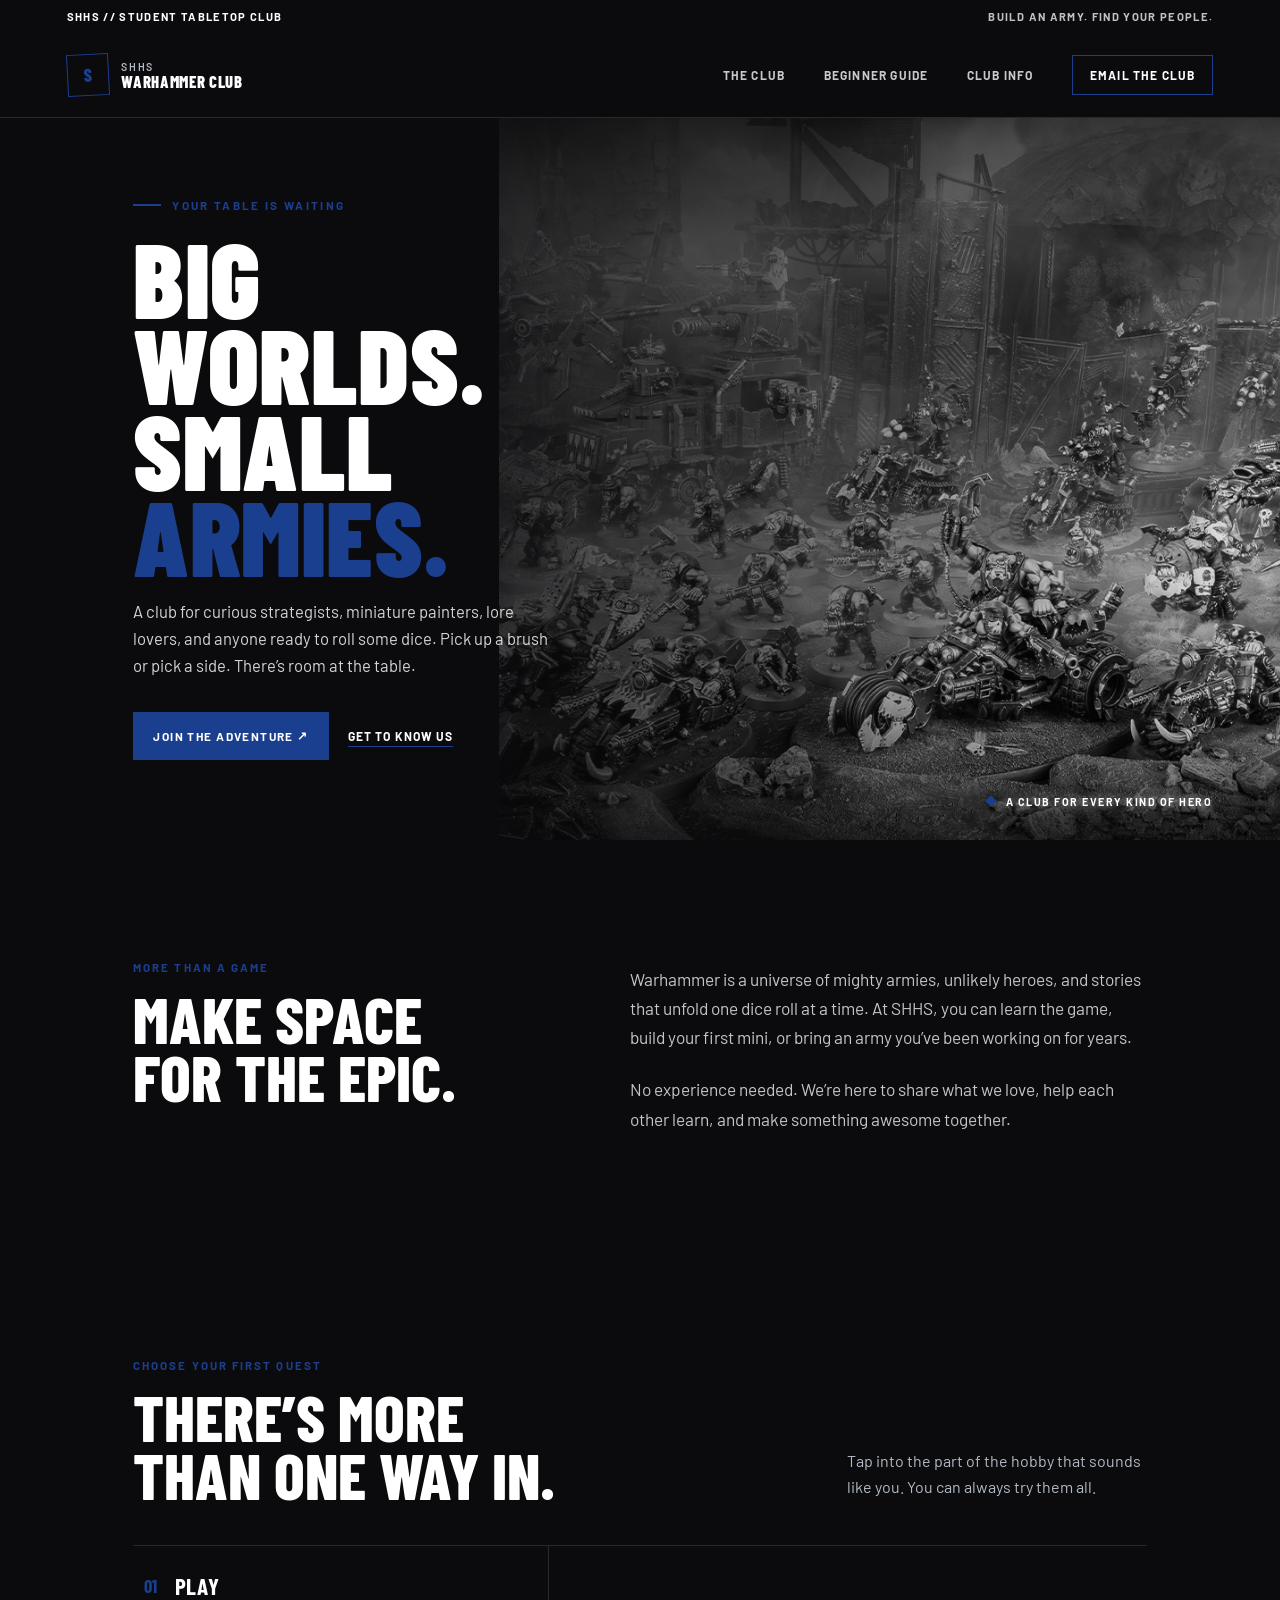
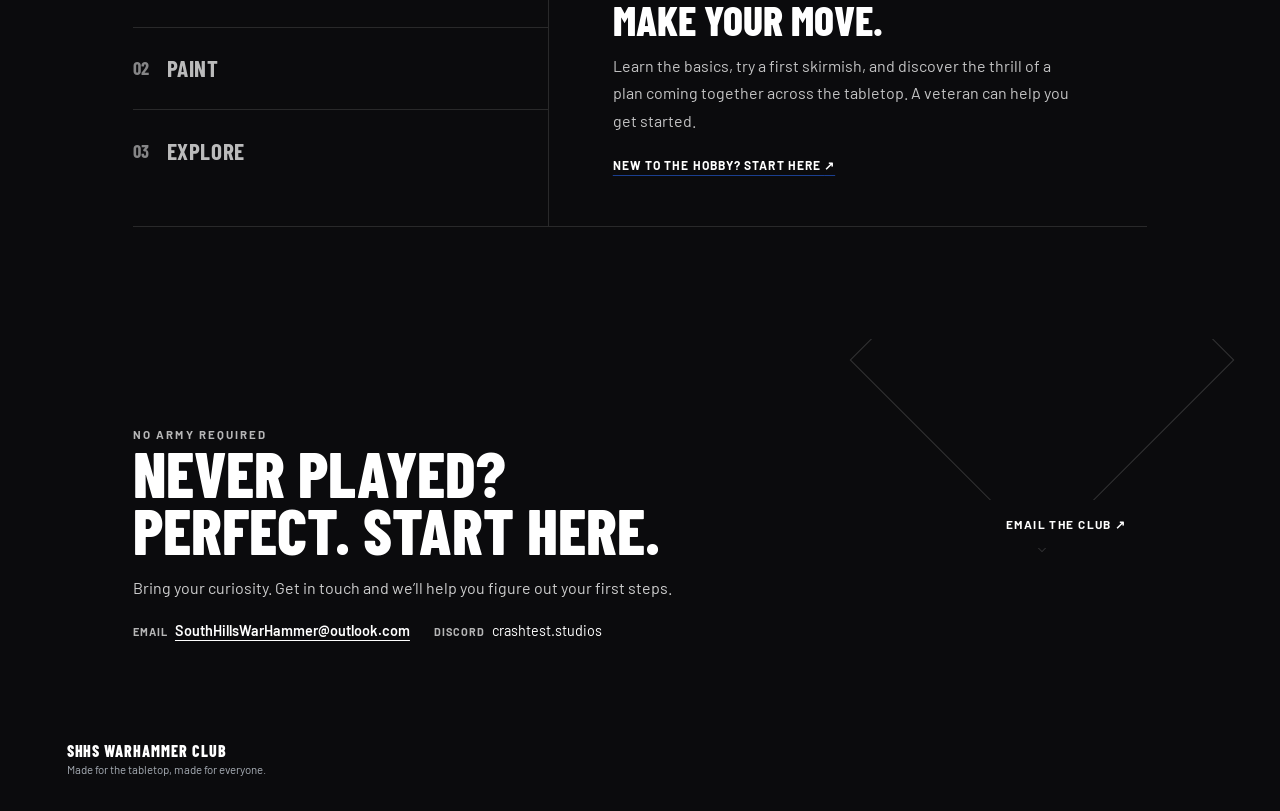
==== index.html @ d2babaca "implimented base" ====
<!doctype html>
<html lang="en">
<head>
  <meta charset="utf-8">
  <meta name="viewport" content="width=device-width, initial-scale=1">
  <meta name="theme-color" content="#0b0b0d">
  <meta name="description" content="Find your people, build your army, and make every roll count with the SHHS Warhammer Club.">
  <title>SHHS Warhammer Club | Find Your Table</title>
  <link rel="preconnect" href="https://fonts.googleapis.com">
  <link rel="preconnect" href="https://fonts.gstatic.com" crossorigin>
  <link href="https://fonts.googleapis.com/css2?family=Barlow+Condensed:wght@500;600;700;800;900&family=Barlow:wght@400;500;600;700&display=swap" rel="stylesheet">
  <style>
    :root {
      color-scheme: dark;
      --ink: #ffffff;
      --paper: #0b0b0d;
      --muted: #b3bac4;
      --blue: #1b3f8f;
      --blue-deep: #132f68;
      --soft-gray: #1b1d22;
      --rule: rgba(255, 255, 255, .12);
      --display: "Barlow Condensed", Impact, sans-serif;
      --body: "Barlow", sans-serif;
    }

    * { box-sizing: border-box; }
    html { scroll-behavior: smooth; }
    body { margin: 0; background: var(--paper); color: var(--ink); font-family: var(--body); }
    a { color: inherit; }
    button { font: inherit; }
    ::selection { background: var(--blue); color: white; }

    .topline {
      display: flex;
      align-items: center;
      justify-content: space-between;
      gap: 1rem;
      padding: .65rem 5.2vw;
      background: #0b0b0d;
      color: #ffffff;
      font-size: .7rem;
      font-weight: 700;
      letter-spacing: .12em;
      text-transform: uppercase;
    }
    .topline span:last-child { color: rgba(255,255,255,.75); }

    .site-header {
      position: relative;
      z-index: 5;
      display: flex;
      align-items: center;
      justify-content: space-between;
      min-height: 84px;
      padding: 0 5.2vw;
      border-bottom: 1px solid var(--rule);
      background: #0b0b0d;
    }
    .brand { display: inline-flex; align-items: center; gap: .8rem; text-decoration: none; }
    .brand-mark {
      display: grid;
      width: 42px;
      aspect-ratio: 1;
      place-items: center;
      border: 1px solid var(--blue);
      color: var(--blue);
      font: 800 1.15rem var(--display);
      transform: rotate(-3deg);
    }
    .brand-name { display: grid; gap: .06rem; font: 800 1.05rem/.94 var(--display); letter-spacing: .04em; text-transform: uppercase; }
    .brand-name small { color: var(--muted); font: 600 .66rem var(--body); letter-spacing: .15em; }
    .nav-links { display: flex; align-items: center; gap: clamp(1.2rem, 3vw, 3.4rem); }
    .nav-links a { color: rgba(255,255,255,.78); font-size: .75rem; font-weight: 700; letter-spacing: .1em; text-decoration: none; text-transform: uppercase; transition: color .2s; }
    .nav-links a:hover, .nav-links a:focus-visible { color: var(--blue); }
    .nav-links .nav-join { padding: .75rem 1.05rem; border: 1px solid var(--blue); color: white; }
    .menu-toggle { display: none; border: 0; background: transparent; color: var(--ink); font-size: 1.6rem; cursor: pointer; }
    .menu-close, .menu-backdrop { display: none; }
    body.menu-open { overflow: hidden; }

    .hero {
      position: relative;
      display: grid;
      min-height: min(720px, 78vw);
      grid-template-columns: 1.03fr .97fr;
      align-items: stretch;
      overflow: hidden;
      background: #0b0b0d;
    }
    .hero::before {
      position: absolute;
      z-index: 1;
      inset: 0;
      background: linear-gradient(90deg, rgba(11,11,13,.94) 0%, rgba(11,11,13,.86) 32%, rgba(11,11,13,.6) 52%, rgba(11,11,13,.26) 78%, rgba(11,11,13,.08) 100%);
      content: "";
      pointer-events: none;
    }
    .hero-image { position: absolute; inset: 0 0 0 39%; overflow: hidden; }
    .hero-image-track { display: flex; width: 600%; height: 100%; transition: transform .8s cubic-bezier(.22,.61,.36,1); }
    .hero-image-slide { flex: 0 0 16.666667%; width: 16.666667%; height: 100%; }
    .hero-image-slide img { width: 100%; height: 100%; object-fit: cover; object-position: 53% center; filter: grayscale(1); }
    .hero-copy {
      position: relative;
      z-index: 2;
      display: flex;
      flex-direction: column;
      align-items: flex-start;
      justify-content: center;
      padding: 5rem 2rem 5rem 10.4vw;
    }
    .eyebrow { display: flex; align-items: center; gap: .7rem; margin: 0 0 1.4rem; color: var(--blue); font-size: .73rem; font-weight: 700; letter-spacing: .2em; text-transform: uppercase; }
    .eyebrow::before { width: 28px; height: 2px; background: currentColor; content: ""; }
    h1, h2, h3, p { margin-top: 0; }
    h1 { max-width: 660px; margin-bottom: 1.2rem; font: 900 clamp(4rem, 8.2vw, 8.2rem)/.82 var(--display); letter-spacing: .005em; text-transform: uppercase; }
    h1 span { color: var(--blue); }
    .hero-intro { max-width: 420px; margin-bottom: 2rem; color: rgba(255,255,255,.82); font-size: 1.04rem; line-height: 1.65; }
    .hero-actions { display: flex; flex-wrap: wrap; align-items: center; gap: 1.2rem; }
    .button { display: inline-flex; min-height: 48px; align-items: center; justify-content: center; padding: 0 1.2rem; border: 1px solid var(--blue); background: var(--blue); color: white; font-size: .74rem; font-weight: 700; letter-spacing: .12em; text-decoration: none; text-transform: uppercase; transition: background .18s, transform .18s; }
    .button:hover { transform: translateY(-2px); background: var(--blue-deep); }
    .text-link { color: var(--ink); font-size: .75rem; font-weight: 700; letter-spacing: .09em; text-decoration-color: var(--blue); text-underline-offset: 5px; text-transform: uppercase; }
    .hero-stamp { position: absolute; z-index: 2; right: 5.3vw; bottom: 2rem; display: flex; align-items: center; gap: .65rem; color: var(--ink); font-size: .67rem; font-weight: 700; letter-spacing: .14em; text-shadow: 0 1px 8px rgba(255,255,255,.7); text-transform: uppercase; }
    .hero-stamp::before { width: 8px; height: 8px; background: var(--blue); content: ""; transform: rotate(45deg); }

    .ticker { overflow: hidden; border-top: 1px solid rgba(255,255,255,.1); border-bottom: 1px solid rgba(255,255,255,.1); background: #0b0b0d; }
    .ticker-track { display: flex; width: max-content; animation: drift 30s linear infinite; }
    .ticker span { padding: 1rem 1.3rem; color: rgba(255,255,255,.78); font: 700 .77rem var(--display); letter-spacing: .14em; text-transform: uppercase; white-space: nowrap; }
    .ticker b { color: var(--blue); font-size: .9rem; }

    .intro-section { display: grid; grid-template-columns: .85fr 1.15fr; gap: 9vw; padding: 7.5rem 10.4vw; background: var(--paper); color: var(--ink); }
    .section-kicker { margin-bottom: 1rem; color: var(--blue); font-size: .72rem; font-weight: 700; letter-spacing: .18em; text-transform: uppercase; }
    h2 { margin-bottom: 0; font: 800 clamp(3rem, 5vw, 5.2rem)/.9 var(--display); text-transform: uppercase; }
    .intro-copy { max-width: 590px; padding-top: .3rem; }
    .intro-copy p { margin-bottom: 1.4rem; color: rgba(255,255,255,.76); font-size: 1.08rem; line-height: 1.7; }
    .intro-copy p:last-child { margin-bottom: 0; }

    .quest-section { padding: 6.5rem 10.4vw 7rem; background: #0b0b0d; }
    .quest-heading { display: flex; align-items: end; justify-content: space-between; gap: 2rem; margin-bottom: 2.6rem; }
    .quest-heading h2 { max-width: 500px; }
    .quest-heading > p { max-width: 300px; margin-bottom: .25rem; color: var(--muted); line-height: 1.6; }
    .quest-layout { display: grid; grid-template-columns: .82fr 1.18fr; border-top: 1px solid var(--rule); border-bottom: 1px solid var(--rule); }
    .quest-tabs { display: grid; align-content: start; border-right: 1px solid var(--rule); }
    .quest-tab { display: flex; align-items: center; gap: 1.1rem; min-height: 82px; padding: .8rem 1.2rem .8rem 0; border: 0; border-bottom: 1px solid var(--rule); background: transparent; color: rgba(255,255,255,.72); text-align: left; cursor: pointer; transition: color .2s, padding .2s; }
    .quest-tab:last-child { border-bottom: 0; }
    .quest-tab:hover, .quest-tab[aria-selected="true"] { padding-left: .7rem; color: white; }
    .quest-tab[aria-selected="true"] .quest-number { color: var(--blue); }
    .quest-number { color: rgba(255,255,255,.5); font: 700 1.15rem var(--display); }
    .quest-label { font: 700 1.45rem var(--display); letter-spacing: .025em; text-transform: uppercase; }
    .quest-panel { display: flex; min-height: 280px; flex-direction: column; align-items: flex-start; justify-content: center; padding: 2.5rem clamp(2rem, 5vw, 5.5rem); }
    .quest-panel h3 { margin-bottom: .8rem; font: 800 2.6rem/.98 var(--display); text-transform: uppercase; }
    .quest-panel p { max-width: 480px; margin-bottom: 1.5rem; color: rgba(255,255,255,.76); font-size: 1rem; line-height: 1.7; }
    .quest-panel .text-link { cursor: pointer; }

    .welcome { position: relative; display: grid; grid-template-columns: 1fr auto; align-items: center; gap: 2rem; padding: 4.4rem 10.4vw; overflow: hidden; background: #0b0b0d; }
    .welcome::after { position: absolute; top: -115px; right: 8%; width: 270px; height: 270px; border: 1px solid rgba(255,255,255,.16); content: ""; transform: rotate(45deg); }
    .welcome .section-kicker { color: rgba(255,255,255,.7); }
    .welcome h2 { max-width: 650px; font-size: clamp(2.8rem, 5vw, 5rem); }
    .welcome p { max-width: 610px; margin: 1rem 0 0; color: rgba(255,255,255,.8); line-height: 1.6; }
    .contact-list { display: flex; flex-wrap: wrap; gap: .7rem 1.5rem; margin: 1.35rem 0 0; padding: 0; list-style: none; }
    .contact-list li { display: flex; flex-wrap: wrap; align-items: baseline; gap: .4rem; font-size: .9rem; }
    .contact-list strong { color: rgba(255,255,255,.7); font-size: .68rem; letter-spacing: .1em; text-transform: uppercase; }
    .contact-list a { font-weight: 600; text-underline-offset: 4px; }
    .welcome .button { position: relative; z-index: 1; flex-shrink: 0; border-color: var(--paper); background: var(--paper); color: var(--ink); }
    .welcome .button:hover { background: white; }

    footer { display: flex; align-items: flex-end; justify-content: space-between; gap: 2rem; padding: 2rem 5.2vw; background: #0b0b0d; color: #a7adb5; font-size: .72rem; line-height: 1.6; }
    footer p { margin: 0; }
    footer a { color: #dfe5ee; text-underline-offset: 3px; }
    .footer-brand { color: var(--ink); font: 800 1rem var(--display); letter-spacing: .06em; text-transform: uppercase; }
    .photo-credit { max-width: 620px; text-align: right; }

    .reveal { opacity: 0; transform: translateY(18px); transition: opacity .65s ease, transform .65s ease; }
    .reveal.is-visible { opacity: 1; transform: translateY(0); }
    @keyframes drift { to { transform: translateX(-50%); } }

    @media (prefers-reduced-motion: reduce) {
      *, *::before, *::after { scroll-behavior: auto !important; animation-duration: .01ms !important; animation-iteration-count: 1 !important; transition-duration: .01ms !important; }
      .reveal { opacity: 1; transform: none; }
    }
    @media (max-width: 760px) {
      .topline { padding: .6rem 5vw; font-size: .58rem; }
      .topline span:last-child { display: none; }
      .site-header { z-index: 30; min-height: 72px; padding: 0 5vw; }
      .menu-toggle { display: block; }
      .menu-backdrop { position: fixed; z-index: 20; inset: 0; display: block; border: 0; background: rgba(0,0,0,.72); opacity: 0; pointer-events: none; visibility: hidden; transition: opacity .25s, visibility .25s; }
      body.menu-open .menu-backdrop { opacity: 1; pointer-events: auto; visibility: visible; }
      .nav-links { position: fixed; z-index: 31; top: 0; bottom: 0; left: 0; display: flex; width: min(84vw, 340px); flex-direction: column; align-items: stretch; justify-content: flex-start; gap: .25rem; padding: 5rem 1.5rem 2rem; overflow-y: auto; border-right: 1px solid var(--rule); background: var(--paper); box-shadow: 12px 0 32px rgba(0,0,0,.35); transform: translateX(-100%); visibility: hidden; transition: transform .28s ease, visibility .28s ease; }
      .nav-links.is-open { transform: translateX(0); visibility: visible; }
      .nav-links a { padding: .9rem 0; border-bottom: 1px solid var(--rule); }
      .nav-links .nav-join { margin-top: .8rem; padding: .85rem 1rem; border: 1px solid var(--blue); text-align: center; }
      .menu-close { position: absolute; top: 1rem; right: 1rem; display: grid; width: 40px; height: 40px; place-items: center; border: 1px solid var(--rule); background: transparent; color: var(--ink); font-size: 1.7rem; cursor: pointer; }
      .hero { min-height: 690px; grid-template-columns: 1fr; align-items: end; }
      .hero-image { inset: 0; }
      .hero-image-slide img { object-position: 55% center; }
      .hero::before { background: linear-gradient(0deg, rgba(11,11,13,.98) 0%, rgba(11,11,13,.9) 35%, rgba(11,11,13,.26) 100%); }
      .hero-copy { padding: 13rem 7vw 5.5rem; }
      h1 { font-size: clamp(4.2rem, 17vw, 7rem); }
      .hero-intro { max-width: 440px; font-size: .98rem; }
      .hero-stamp { right: 7vw; bottom: 1rem; font-size: .56rem; }
      .intro-section { grid-template-columns: 1fr; gap: 2rem; padding: 5rem 7vw; }
      h2 { font-size: clamp(3rem, 12vw, 4.4rem); }
      .quest-section { padding: 5rem 7vw; }
      .quest-heading { align-items: flex-start; flex-direction: column; gap: 1rem; }
      .quest-heading > p { margin-bottom: 0; }
      .quest-layout { grid-template-columns: 1fr; }
      .quest-tabs { grid-template-columns: repeat(3, 1fr); border-right: 0; border-bottom: 1px solid var(--rule); }
      .quest-tab { min-height: 72px; justify-content: center; gap: .45rem; padding: .65rem .25rem; border-right: 1px solid var(--rule); border-bottom: 0; }
      .quest-tab:last-child { border-right: 0; }
      .quest-tab:hover, .quest-tab[aria-selected="true"] { padding-left: .25rem; }
      .quest-label { font-size: 1.1rem; }
      .quest-number { font-size: .9rem; }
      .quest-panel { min-height: 260px; padding: 2.1rem .2rem; }
      .quest-panel h3 { font-size: 2.2rem; }
      .welcome { grid-template-columns: 1fr; padding: 3.8rem 7vw; }
      .welcome::after { right: -28%; }
      .welcome h2 { font-size: clamp(2.8rem, 11vw, 4rem); }
      .welcome .button { justify-self: start; }
      footer { align-items: flex-start; flex-direction: column; padding: 1.8rem 7vw; }
      .photo-credit { text-align: left; }
    }
  </style>
</head>
<body>
  <div class="topline">
    <span>SHHS // Student tabletop club</span>
    <span>Build an army. Find your people.</span>
  </div>
  <header class="site-header">
    <a class="brand" href="#home" aria-label="SHHS Warhammer Club home">
      <span class="brand-mark" aria-hidden="true">S</span>
      <span class="brand-name"><small>SHHS</small>Warhammer Club</span>
    </a>
    <button class="menu-toggle" type="button" aria-label="Open navigation" aria-expanded="false" aria-controls="site-nav">☰</button>
    <nav class="nav-links" id="site-nav" aria-label="Main navigation">
      <a href="#club">The club</a>
      <a href="guide.html">Beginner guide</a>
      <a href="info.html">Club info</a>
      <a class="nav-join" href="mailto:SouthHillsWarHammer@outlook.com">Email the club</a>
      <button class="menu-close" type="button" aria-label="Close navigation">&times;</button>
    </nav>
  </header>
  <button class="menu-backdrop" type="button" aria-label="Close navigation" tabindex="-1"></button>

  <main id="home">
    <section class="hero" aria-labelledby="hero-title">
      <div class="hero-image" aria-hidden="true">
        <div class="hero-image-track">
          <div class="hero-image-slide"><img src="Images/Hero%20Img/Hero%201.jpg" alt="" fetchpriority="high"></div>
          <div class="hero-image-slide"><img src="Images/Hero%20Img/Hero%202.jpg" alt=""></div>
          <div class="hero-image-slide"><img src="Images/Hero%20Img/Hero%203.jpg" alt=""></div>
          <div class="hero-image-slide"><img src="Images/Hero%20Img/Hero%204.jpg" alt=""></div>
          <div class="hero-image-slide"><img src="Images/Hero%20Img/Hero%205.jpg" alt=""></div>
          <div class="hero-image-slide"><img src="Images/Hero%20Img/Hero%206.jpg" alt=""></div>
        </div>
      </div>
      <div class="hero-copy">
        <p class="eyebrow">Your table is waiting</p>
        <h1 id="hero-title">Big worlds.<br>Small <span>armies.</span></h1>
        <p class="hero-intro">A club for curious strategists, miniature painters, lore lovers, and anyone ready to roll some dice. Pick up a brush or pick a side. There’s room at the table.</p>
        <div class="hero-actions">
          <a class="button" href="#new-here">Join the adventure <span aria-hidden="true">&nbsp;↗</span></a>
          <a class="text-link" href="#club">Get to know us</a>
        </div>
      </div>
      <div class="hero-stamp">A club for every kind of hero</div>
    </section>

    <section class="intro-section" id="club" aria-labelledby="club-title">
      <div class="reveal">
        <p class="section-kicker">More than a game</p>
        <h2 id="club-title">Make space<br>for the epic.</h2>
      </div>
      <div class="intro-copy reveal">
        <p>Warhammer is a universe of mighty armies, unlikely heroes, and stories that unfold one dice roll at a time. At SHHS, you can learn the game, build your first mini, or bring an army you’ve been working on for years.</p>
        <p>No experience needed. We’re here to share what we love, help each other learn, and make something awesome together.</p>
      </div>
    </section>

    <section class="quest-section" id="quests" aria-labelledby="quest-title">
      <div class="quest-heading reveal">
        <div>
          <p class="section-kicker">Choose your first quest</p>
          <h2 id="quest-title">There’s more<br>than one way in.</h2>
        </div>
        <p>Tap into the part of the hobby that sounds like you. You can always try them all.</p>
      </div>
      <div class="quest-layout reveal">
        <div class="quest-tabs" role="tablist" aria-label="Ways to enjoy the club">
          <button class="quest-tab" id="tab-play" type="button" role="tab" aria-selected="true" aria-controls="quest-panel" tabindex="0" data-quest="play">
            <span class="quest-number">01</span><span class="quest-label">Play</span>
          </button>
          <button class="quest-tab" id="tab-paint" type="button" role="tab" aria-selected="false" aria-controls="quest-panel" tabindex="-1" data-quest="paint">
            <span class="quest-number">02</span><span class="quest-label">Paint</span>
          </button>
          <button class="quest-tab" id="tab-lore" type="button" role="tab" aria-selected="false" aria-controls="quest-panel" tabindex="-1" data-quest="lore">
            <span class="quest-number">03</span><span class="quest-label">Explore</span>
          </button>
        </div>
        <div class="quest-panel" id="quest-panel" role="tabpanel" aria-labelledby="tab-play" tabindex="0" aria-live="polite">
          <h3>Make your move.</h3>
          <p>Learn the basics, try a first skirmish, and discover the thrill of a plan coming together across the tabletop. A veteran can help you get started.</p>
          <a class="text-link" href="#new-here">New to the hobby? Start here <span aria-hidden="true">↗</span></a>
        </div>
      </div>
    </section>

    <section class="welcome" id="new-here" aria-labelledby="welcome-title">
      <div class="reveal">
        <p class="section-kicker">No army required</p>
        <h2 id="welcome-title">Never played?<br>Perfect. Start here.</h2>
        <p>Bring your curiosity. Get in touch and we’ll help you figure out your first steps.</p>
        <ul class="contact-list" aria-label="Club contact information">
          <li><strong>Email</strong><a href="mailto:SouthHillsWarHammer@outlook.com">SouthHillsWarHammer@outlook.com</a></li>
          <li><strong>Discord</strong><span>crashtest.studios</span></li>
        </ul>
      </div>
      <a class="button" href="mailto:SouthHillsWarHammer@outlook.com">Email the club <span aria-hidden="true">&nbsp;↗</span></a>
    </section>
  </main>

  <footer>
    <div>
      <p class="footer-brand">SHHS Warhammer Club</p>
      <p>Made for the tabletop, made for everyone.</p>
    </div>
  </footer>

  <script>
    const questContent = {
      play: {
        title: "Make your move.",
        text: "Learn the basics, try a first skirmish, and discover the thrill of a plan coming together across the tabletop. A veteran can help you get started.",
        link: "New to the hobby? Start here",
      },
      paint: {
        title: "Make it yours.",
        text: "Build a miniature, choose your colors, and bring a tiny hero to life. Trade tips, share supplies, and celebrate every finished detail.",
        link: "See what the club is about",
      },
      lore: {
        title: "Find your universe.",
        text: "Ancient grudges, impossible odds, strange worlds. Discover the stories behind the battles, or invent a legend for your own force.",
        link: "Meet the club",
      },
    };

    const questTabs = [...document.querySelectorAll(".quest-tab")];
    const questPanel = document.querySelector("#quest-panel");
    const menuToggle = document.querySelector(".menu-toggle");
    const navigation = document.querySelector("#site-nav");
    const menuClose = document.querySelector(".menu-close");
    const menuBackdrop = document.querySelector(".menu-backdrop");
    const heroImageTrack = document.querySelector(".hero-image-track");
    const heroSlides = [...document.querySelectorAll(".hero-image-slide")];
    const reducedMotion = window.matchMedia("(prefers-reduced-motion: reduce)");
    let activeHeroSlide = 0;
    let heroSlideTimer;

    function scheduleHeroSlide() {
      window.clearTimeout(heroSlideTimer);
      if (reducedMotion.matches || document.hidden || heroSlides.length < 2) return;
      heroSlideTimer = window.setTimeout(() => {
        activeHeroSlide = (activeHeroSlide + 1) % heroSlides.length;
        heroImageTrack.style.transform = `translateX(-${(activeHeroSlide * 100) / heroSlides.length}%)`;
        scheduleHeroSlide();
      }, 6000);
    }

    document.addEventListener("visibilitychange", scheduleHeroSlide);
    scheduleHeroSlide();

    function selectQuest(tab, moveFocus = false) {
      questTabs.forEach((item) => {
        const selected = item === tab;
        item.setAttribute("aria-selected", String(selected));
        item.tabIndex = selected ? 0 : -1;
      });

      const content = questContent[tab.dataset.quest];
      questPanel.setAttribute("aria-labelledby", tab.id);
      questPanel.querySelector("h3").textContent = content.title;
      questPanel.querySelector("p").textContent = content.text;
      questPanel.querySelector("a").firstChild.textContent = content.link;
      if (moveFocus) tab.focus();
    }

    questTabs.forEach((tab, index) => {
      tab.addEventListener("click", () => selectQuest(tab));
      tab.addEventListener("keydown", (event) => {
        if (!["ArrowLeft", "ArrowRight", "Home", "End"].includes(event.key)) return;
        event.preventDefault();
        const nextIndex = event.key === "Home" ? 0 : event.key === "End" ? questTabs.length - 1 : (index + (event.key === "ArrowRight" ? 1 : -1) + questTabs.length) % questTabs.length;
        selectQuest(questTabs[nextIndex], true);
      });
    });

    function setNavigationOpen(isOpen, restoreFocus = true) {
      menuToggle.setAttribute("aria-expanded", String(isOpen));
      menuToggle.setAttribute("aria-label", isOpen ? "Close navigation" : "Open navigation");
      navigation.classList.toggle("is-open", isOpen);
      document.body.classList.toggle("menu-open", isOpen);
      if (isOpen) menuClose.focus();
      else if (restoreFocus) menuToggle.focus();
    }

    menuToggle.addEventListener("click", () => setNavigationOpen(menuToggle.getAttribute("aria-expanded") !== "true"));
    menuClose.addEventListener("click", () => setNavigationOpen(false));
    menuBackdrop.addEventListener("click", () => setNavigationOpen(false));
    document.addEventListener("keydown", (event) => {
      if (event.key === "Escape" && menuToggle.getAttribute("aria-expanded") === "true") setNavigationOpen(false);
    });

    navigation.addEventListener("click", (event) => {
      if (!event.target.closest("a")) return;
      setNavigationOpen(false, false);
    });

    window.addEventListener("resize", () => {
      if (window.innerWidth > 760 && menuToggle.getAttribute("aria-expanded") === "true") setNavigationOpen(false, false);
    });

    if ("IntersectionObserver" in window && !window.matchMedia("(prefers-reduced-motion: reduce)").matches) {
      const observer = new IntersectionObserver((entries) => {
        entries.forEach((entry) => {
          if (!entry.isIntersecting) return;
          entry.target.classList.add("is-visible");
          observer.unobserve(entry.target);
        });
      }, { threshold: 0.15 });
      document.querySelectorAll(".reveal").forEach((element) => observer.observe(element));
    } else {
      document.querySelectorAll(".reveal").forEach((element) => element.classList.add("is-visible"));
    }
  </script>
</body>
</html>
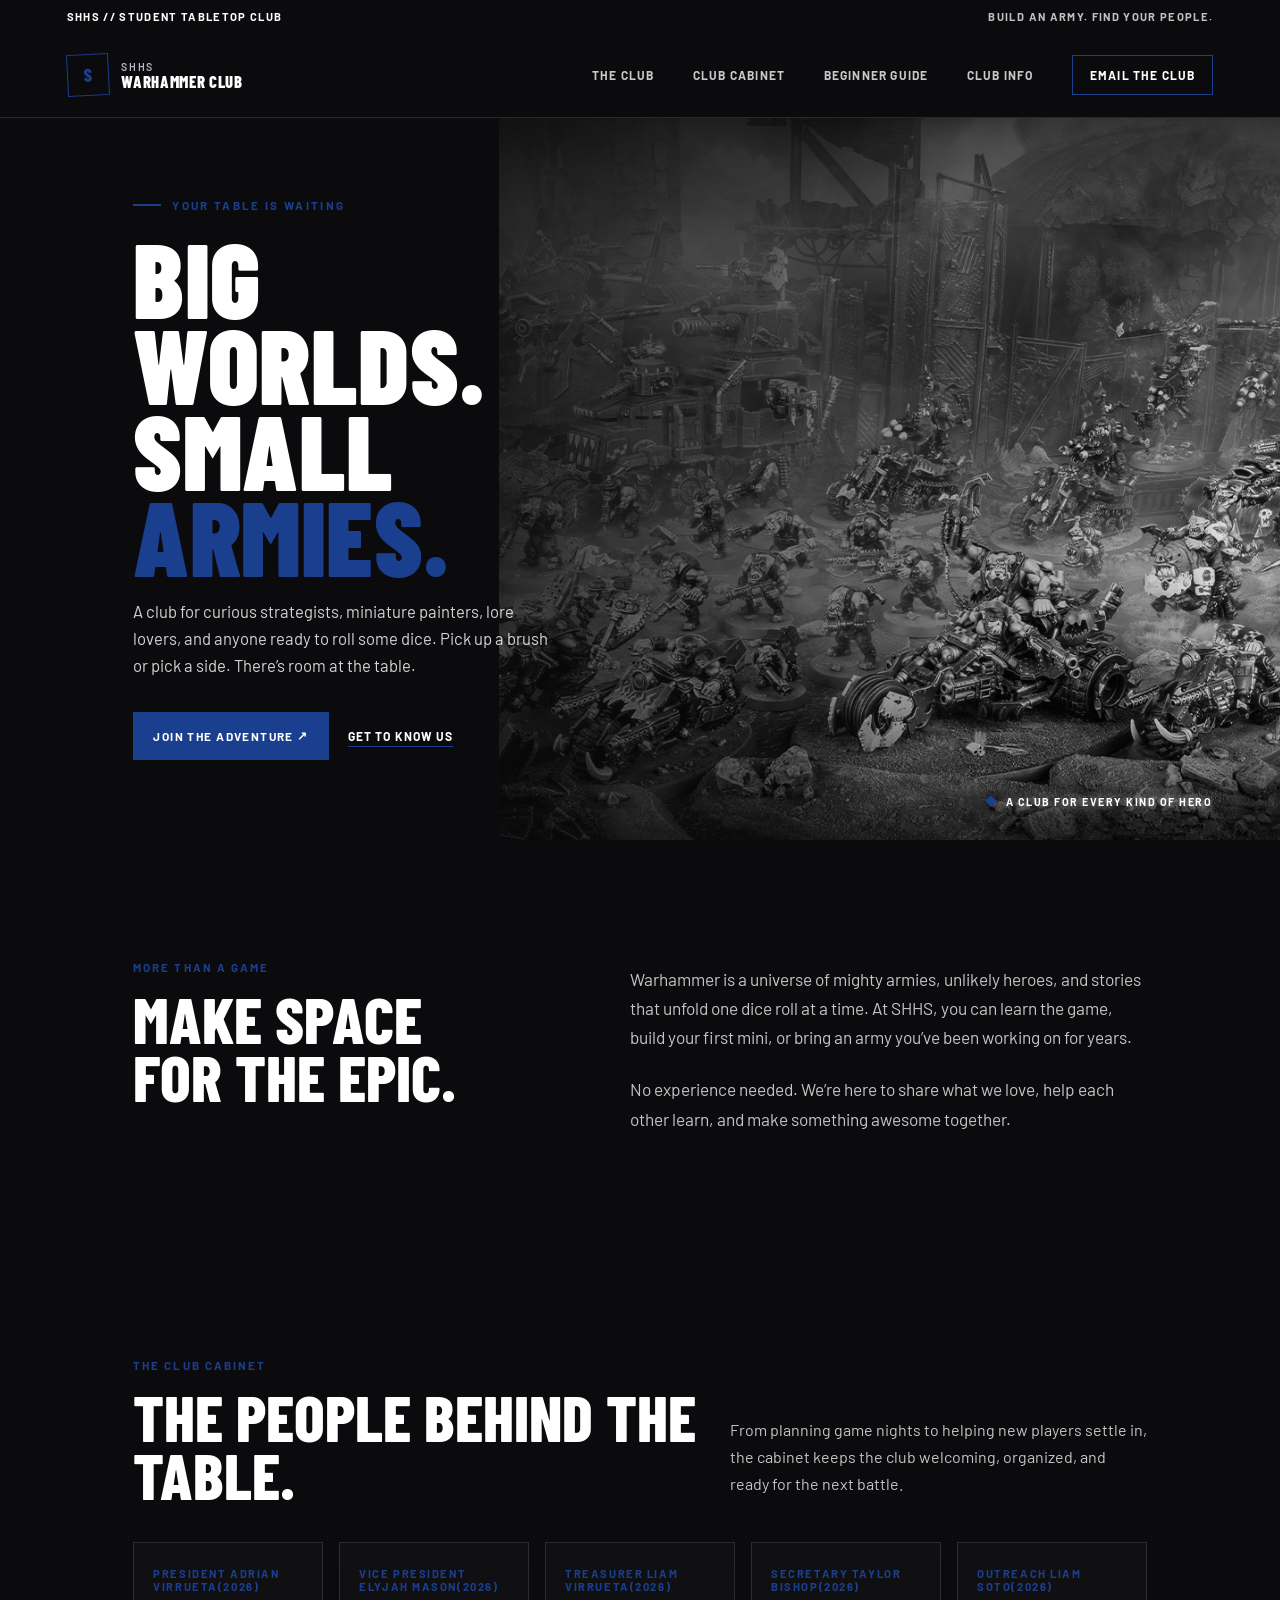
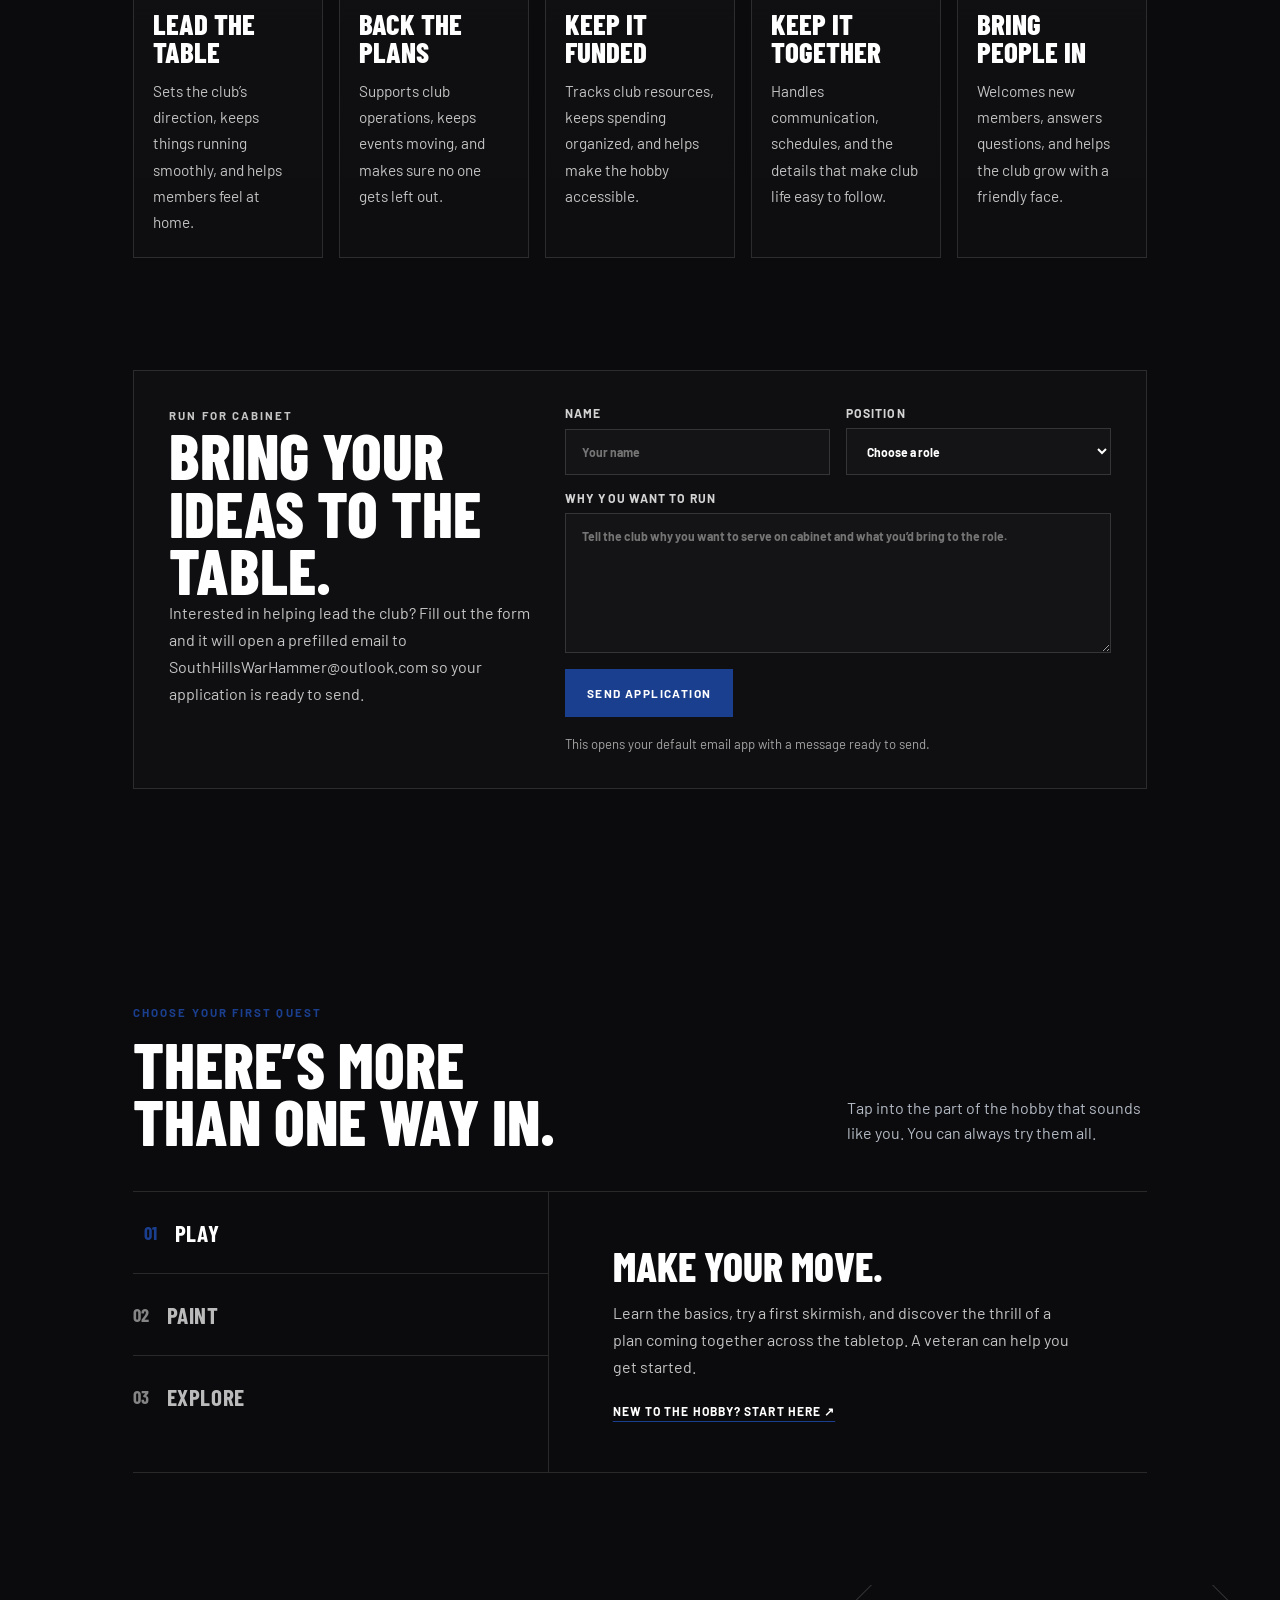
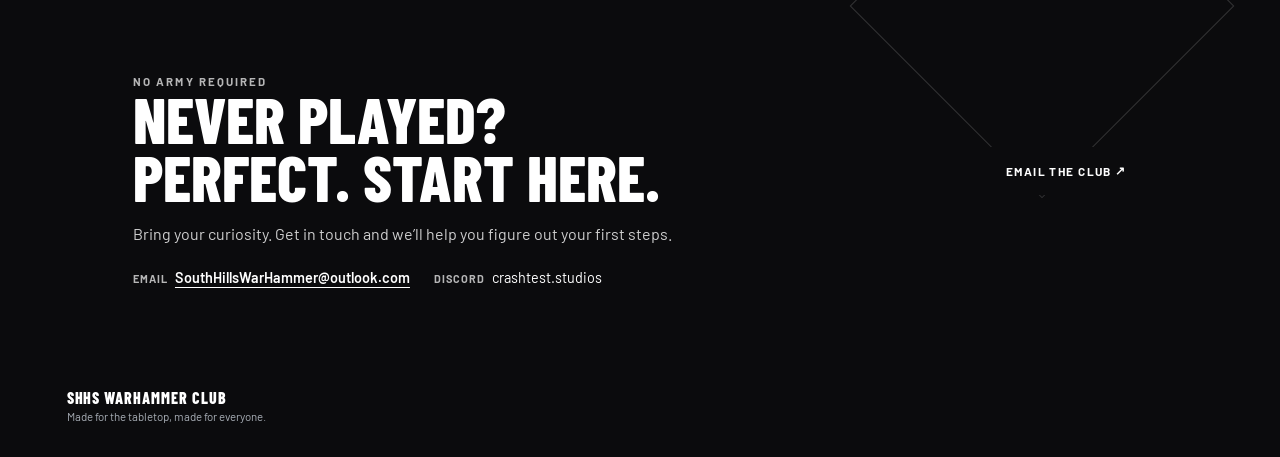
==== commit 1eee0a8e: "Added Cabinet and fixed theme" ====
--- a/index.html
+++ b/index.html
@@ -6,6 +6,7 @@
   <meta name="theme-color" content="#0b0b0d">
   <meta name="description" content="Find your people, build your army, and make every roll count with the SHHS Warhammer Club.">
   <title>SHHS Warhammer Club | Find Your Table</title>
+  <link rel="icon" type="image/png" href="Images/Favicon.png">
   <link rel="preconnect" href="https://fonts.googleapis.com">
   <link rel="preconnect" href="https://fonts.gstatic.com" crossorigin>
   <link href="https://fonts.googleapis.com/css2?family=Barlow+Condensed:wght@500;600;700;800;900&family=Barlow:wght@400;500;600;700&display=swap" rel="stylesheet">
@@ -131,6 +132,32 @@
     .intro-copy { max-width: 590px; padding-top: .3rem; }
     .intro-copy p { margin-bottom: 1.4rem; color: rgba(255,255,255,.76); font-size: 1.08rem; line-height: 1.7; }
     .intro-copy p:last-child { margin-bottom: 0; }
+
+    .cabinet-section { padding: 6.5rem 10.4vw 7rem; background: #0b0b0d; }
+    .cabinet-header { display: grid; grid-template-columns: 1.15fr .85fr; align-items: end; gap: 2rem; margin-bottom: 2.4rem; }
+    .cabinet-header p:last-child { margin: 0 0 .35rem; color: rgba(255,255,255,.76); line-height: 1.7; }
+    .cabinet-grid { display: grid; grid-template-columns: repeat(5, minmax(0, 1fr)); gap: 1rem; }
+    .cabinet-card { display: flex; min-height: 250px; flex-direction: column; padding: 1.5rem 1.2rem 1.4rem; border: 1px solid rgba(255,255,255,.12); background: linear-gradient(180deg, rgba(255,255,255,.02), rgba(255,255,255,.01)); }
+    .cabinet-role { display: inline-flex; width: fit-content; margin-bottom: 1.1rem; color: var(--blue); font-size: .7rem; font-weight: 700; letter-spacing: .14em; text-transform: uppercase; }
+    .cabinet-card h3 { margin: 0 0 .8rem; font: 800 1.8rem/.96 var(--display); text-transform: uppercase; }
+    .cabinet-card p { margin: 0; color: rgba(255,255,255,.75); font-size: .96rem; line-height: 1.7; }
+
+    .cabinet-application { padding: 0 10.4vw 7rem; background: #0b0b0d; }
+    .cabinet-application__inner { display: grid; grid-template-columns: .8fr 1.2fr; gap: 2rem; padding: 2.2rem; border: 1px solid rgba(255,255,255,.12); background: rgba(255,255,255,.015); }
+    .cabinet-application__copy p { margin: 0; color: rgba(255,255,255,.76); line-height: 1.7; }
+    .cabinet-form { display: grid; gap: 1rem; }
+    .cabinet-form__row { display: grid; grid-template-columns: repeat(2, minmax(0, 1fr)); gap: 1rem; }
+    .cabinet-form label { display: grid; gap: .5rem; color: rgba(255,255,255,.82); font-size: .76rem; font-weight: 700; letter-spacing: .09em; text-transform: uppercase; }
+    .cabinet-form input, .cabinet-form select, .cabinet-form textarea {
+      width: 100%; padding: .9rem 1rem; border: 1px solid rgba(255,255,255,.14); background: rgba(255,255,255,.02); color: var(--ink); font: inherit;
+    }
+    .cabinet-form textarea { min-height: 140px; resize: vertical; }
+    .cabinet-form input:focus, .cabinet-form select:focus, .cabinet-form textarea:focus { outline: 1px solid var(--blue); }
+    .cabinet-form button {
+      justify-self: start; min-height: 48px; padding: 0 1.3rem; border: 1px solid var(--blue); background: var(--blue); color: white; font: 700 .74rem var(--body); letter-spacing: .12em; text-transform: uppercase; cursor: pointer;
+    }
+    .cabinet-form button:hover { background: var(--blue-deep); }
+    .cabinet-form__note { margin-top: .2rem; color: rgba(255,255,255,.62); font-size: .82rem; }
 
     .quest-section { padding: 6.5rem 10.4vw 7rem; background: #0b0b0d; }
     .quest-heading { display: flex; align-items: end; justify-content: space-between; gap: 2rem; margin-bottom: 2.6rem; }
@@ -197,6 +224,12 @@
       .hero-stamp { right: 7vw; bottom: 1rem; font-size: .56rem; }
       .intro-section { grid-template-columns: 1fr; gap: 2rem; padding: 5rem 7vw; }
       h2 { font-size: clamp(3rem, 12vw, 4.4rem); }
+      .cabinet-section { padding: 5rem 7vw; }
+      .cabinet-header { grid-template-columns: 1fr; }
+      .cabinet-grid { grid-template-columns: repeat(2, minmax(0, 1fr)); }
+      .cabinet-application { padding: 0 7vw 5rem; }
+      .cabinet-application__inner { grid-template-columns: 1fr; padding: 1.3rem; }
+      .cabinet-form__row { grid-template-columns: 1fr; }
       .quest-section { padding: 5rem 7vw; }
       .quest-heading { align-items: flex-start; flex-direction: column; gap: 1rem; }
       .quest-heading > p { margin-bottom: 0; }
@@ -231,6 +264,7 @@
     <button class="menu-toggle" type="button" aria-label="Open navigation" aria-expanded="false" aria-controls="site-nav">☰</button>
     <nav class="nav-links" id="site-nav" aria-label="Main navigation">
       <a href="#club">The club</a>
+      <a href="#cabinet">Club cabinet</a>
       <a href="guide.html">Beginner guide</a>
       <a href="info.html">Club info</a>
       <a class="nav-join" href="mailto:SouthHillsWarHammer@outlook.com">Email the club</a>
@@ -271,6 +305,78 @@
       <div class="intro-copy reveal">
         <p>Warhammer is a universe of mighty armies, unlikely heroes, and stories that unfold one dice roll at a time. At SHHS, you can learn the game, build your first mini, or bring an army you’ve been working on for years.</p>
         <p>No experience needed. We’re here to share what we love, help each other learn, and make something awesome together.</p>
+      </div>
+    </section>
+
+    <section class="cabinet-section" id="cabinet" aria-labelledby="cabinet-title">
+      <div class="cabinet-header reveal">
+        <div>
+          <p class="section-kicker">The club cabinet</p>
+          <h2 id="cabinet-title">The people behind the table.</h2>
+        </div>
+        <p>From planning game nights to helping new players settle in, the cabinet keeps the club welcoming, organized, and ready for the next battle.</p>
+      </div>
+      <div class="cabinet-grid reveal">
+        <article class="cabinet-card">
+          <span class="cabinet-role">President Adrian Virrueta(2026) </span>
+          <h3>Lead the table</h3>
+          <p>Sets the club’s direction, keeps things running smoothly, and helps members feel at home.</p>
+        </article>
+        <article class="cabinet-card">
+          <span class="cabinet-role">Vice President Elyjah Mason(2026) </span>
+          <h3>Back the plans</h3>
+          <p>Supports club operations, keeps events moving, and makes sure no one gets left out.</p>
+        </article>
+        <article class="cabinet-card">
+          <span class="cabinet-role">Treasurer Liam Virrueta(2026) </span>
+          <h3>Keep it funded</h3>
+          <p>Tracks club resources, keeps spending organized, and helps make the hobby accessible.</p>
+        </article>
+        <article class="cabinet-card">
+          <span class="cabinet-role">Secretary Taylor Bishop(2026) </span>
+          <h3>Keep it together</h3>
+          <p>Handles communication, schedules, and the details that make club life easy to follow.</p>
+        </article>
+        <article class="cabinet-card">
+          <span class="cabinet-role">Outreach Liam Soto(2026) </span>
+          <h3>Bring people in</h3>
+          <p>Welcomes new members, answers questions, and helps the club grow with a friendly face.</p>
+        </article>
+      </div>
+    </section>
+
+    <section class="cabinet-application" id="cabinet-application" aria-labelledby="cabinet-application-title">
+      <div class="cabinet-application__inner reveal">
+        <div class="cabinet-application__copy">
+          <p class="section-kicker">Run for cabinet</p>
+          <h2 id="cabinet-application-title">Bring your ideas to the table.</h2>
+          <p>Interested in helping lead the club? Fill out the form and it will open a prefilled email to SouthHillsWarHammer@outlook.com so your application is ready to send.</p>
+        </div>
+        <form class="cabinet-form" id="cabinet-form">
+          <div class="cabinet-form__row">
+            <label>
+              Name
+              <input type="text" name="name" placeholder="Your name" required>
+            </label>
+            <label>
+              Position
+              <select name="position" required>
+                <option value="">Choose a role</option>
+                <option>President</option>
+                <option>Vice President</option>
+                <option>Treasurer</option>
+                <option>Secretary</option>
+                <option>Outreach</option>
+              </select>
+            </label>
+          </div>
+          <label>
+            Why you want to run
+            <textarea name="message" placeholder="Tell the club why you want to serve on cabinet and what you’d bring to the role." required></textarea>
+          </label>
+          <button type="submit">Send application</button>
+          <div class="cabinet-form__note">This opens your default email app with a message ready to send.</div>
+        </form>
       </div>
     </section>
 
@@ -342,6 +448,7 @@
       },
     };
 
+    const cabinetForm = document.querySelector("#cabinet-form");
     const questTabs = [...document.querySelectorAll(".quest-tab")];
     const questPanel = document.querySelector("#quest-panel");
     const menuToggle = document.querySelector(".menu-toggle");
@@ -367,6 +474,27 @@
     document.addEventListener("visibilitychange", scheduleHeroSlide);
     scheduleHeroSlide();
 
+    if (cabinetForm) {
+      cabinetForm.addEventListener("submit", (event) => {
+        event.preventDefault();
+        const formData = new FormData(cabinetForm);
+        const name = (formData.get("name") || "").toString().trim();
+        const position = (formData.get("position") || "").toString().trim();
+        const message = (formData.get("message") || "").toString().trim();
+
+        const subject = `Cabinet application: ${position}`;
+        const body = [
+          `Name: ${name}`,
+          `Position: ${position}`,
+          "",
+          "Why I want to run:",
+          message,
+        ].join("\n");
+
+        window.location.href = `mailto:SouthHillsWarHammer@outlook.com?subject=${encodeURIComponent(subject)}&body=${encodeURIComponent(body)}`;
+      });
+    }
+
     function selectQuest(tab, moveFocus = false) {
       questTabs.forEach((item) => {
         const selected = item === tab;
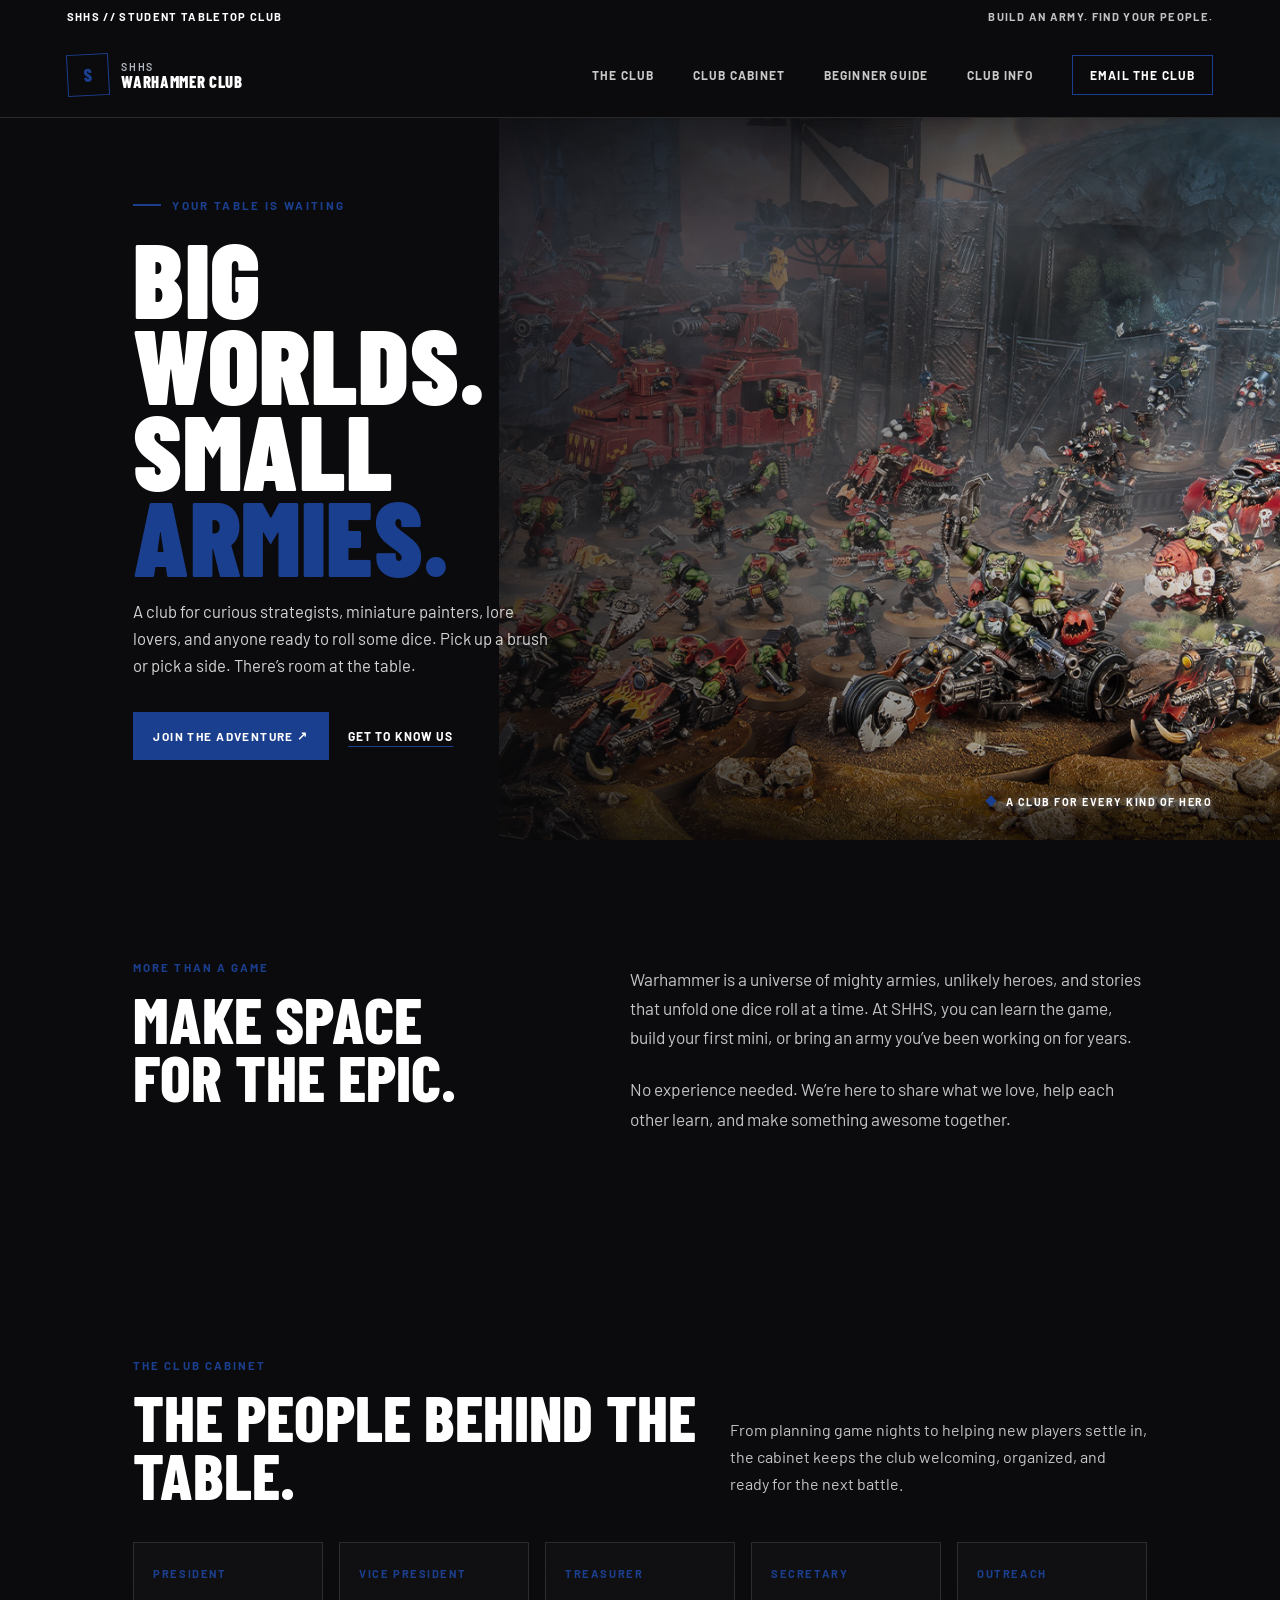
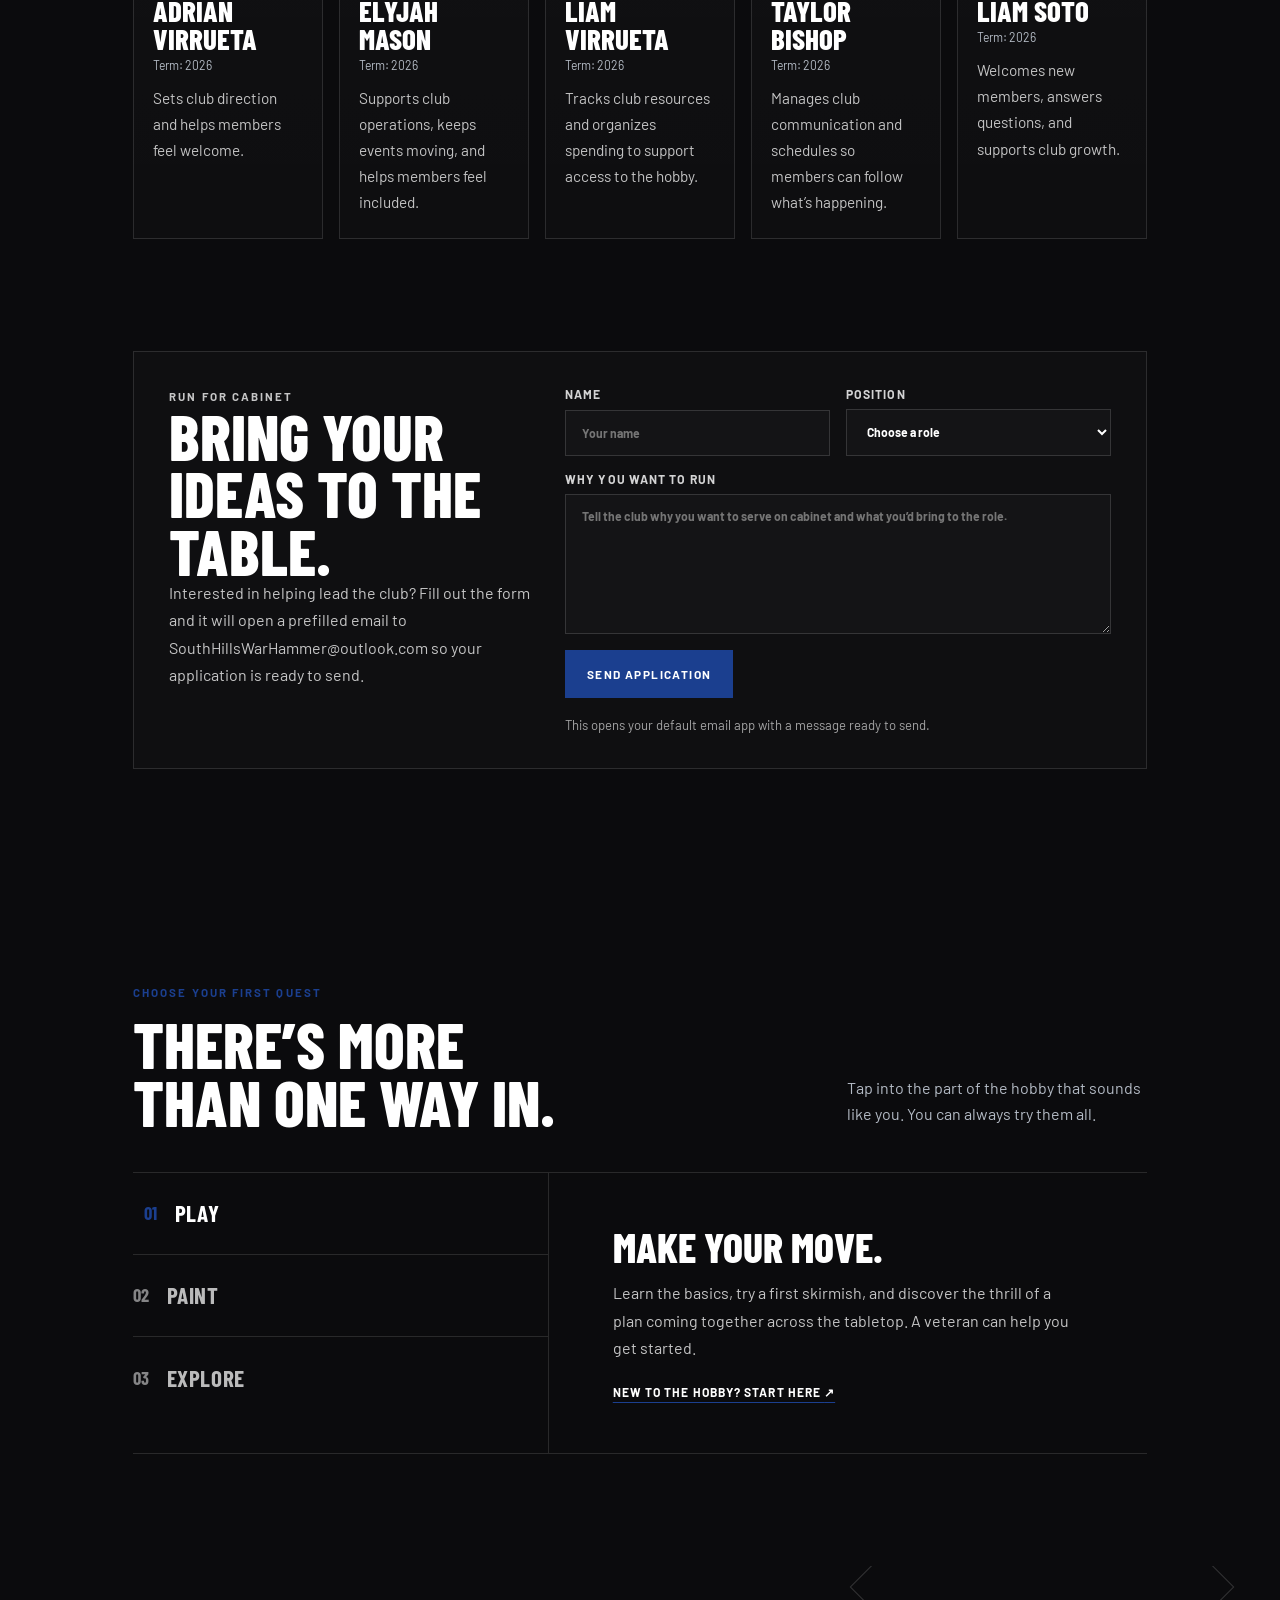
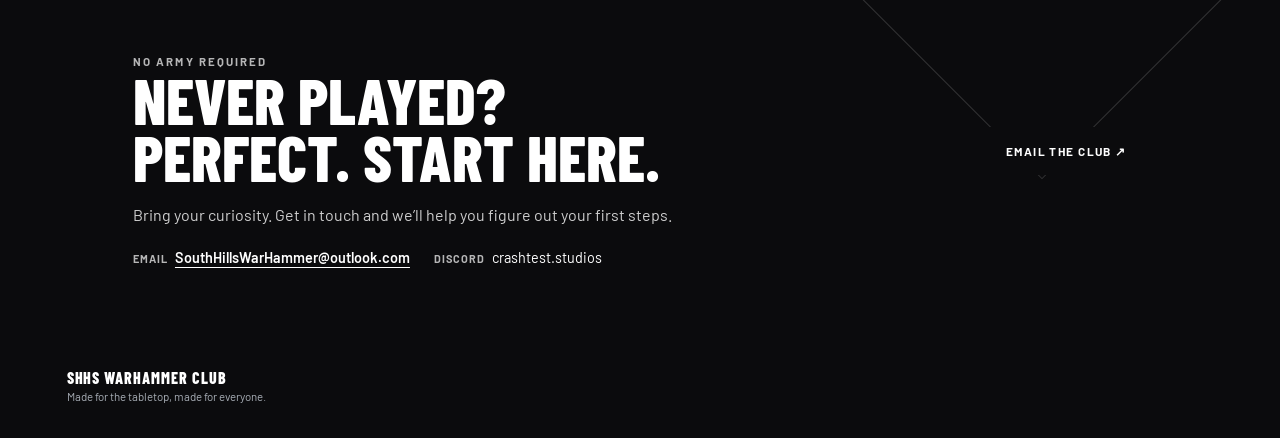
==== commit 42e4bb93: "Resolve issue #4" ====
--- a/index.html
+++ b/index.html
@@ -98,7 +98,7 @@
     .hero-image { position: absolute; inset: 0 0 0 39%; overflow: hidden; }
     .hero-image-track { display: flex; width: 600%; height: 100%; transition: transform .8s cubic-bezier(.22,.61,.36,1); }
     .hero-image-slide { flex: 0 0 16.666667%; width: 16.666667%; height: 100%; }
-    .hero-image-slide img { width: 100%; height: 100%; object-fit: cover; object-position: 53% center; filter: grayscale(1); }
+    .hero-image-slide img { width: 100%; height: 100%; object-fit: cover; object-position: 53% center; }
     .hero-copy {
       position: relative;
       z-index: 2;
@@ -139,7 +139,8 @@
     .cabinet-grid { display: grid; grid-template-columns: repeat(5, minmax(0, 1fr)); gap: 1rem; }
     .cabinet-card { display: flex; min-height: 250px; flex-direction: column; padding: 1.5rem 1.2rem 1.4rem; border: 1px solid rgba(255,255,255,.12); background: linear-gradient(180deg, rgba(255,255,255,.02), rgba(255,255,255,.01)); }
     .cabinet-role { display: inline-flex; width: fit-content; margin-bottom: 1.1rem; color: var(--blue); font-size: .7rem; font-weight: 700; letter-spacing: .14em; text-transform: uppercase; }
-    .cabinet-card h3 { margin: 0 0 .8rem; font: 800 1.8rem/.96 var(--display); text-transform: uppercase; }
+    .cabinet-card h3 { margin: 0 0 .35rem; font: 800 1.8rem/.96 var(--display); text-transform: uppercase; }
+    .cabinet-term { margin-bottom: .8rem; color: var(--muted); font-size: .76rem; }
     .cabinet-card p { margin: 0; color: rgba(255,255,255,.75); font-size: .96rem; line-height: 1.7; }
 
     .cabinet-application { padding: 0 10.4vw 7rem; background: #0b0b0d; }
@@ -201,6 +202,9 @@
     @media (prefers-reduced-motion: reduce) {
       *, *::before, *::after { scroll-behavior: auto !important; animation-duration: .01ms !important; animation-iteration-count: 1 !important; transition-duration: .01ms !important; }
       .reveal { opacity: 1; transform: none; }
+    }
+    @media (max-width: 1000px) {
+      .cabinet-grid { grid-template-columns: repeat(3, minmax(0, 1fr)); }
     }
     @media (max-width: 760px) {
       .topline { padding: .6rem 5vw; font-size: .58rem; }
@@ -249,6 +253,11 @@
       footer { align-items: flex-start; flex-direction: column; padding: 1.8rem 7vw; }
       .photo-credit { text-align: left; }
     }
+    @media (max-width: 420px) {
+      .cabinet-card { padding: 1.2rem .85rem; }
+      .cabinet-card h3 { font-size: 1.55rem; }
+      .cabinet-role { font-size: .62rem; }
+    }
   </style>
 </head>
 <body>
@@ -318,29 +327,34 @@
       </div>
       <div class="cabinet-grid reveal">
         <article class="cabinet-card">
-          <span class="cabinet-role">President Adrian Virrueta(2026) </span>
-          <h3>Lead the table</h3>
-          <p>Sets the club’s direction, keeps things running smoothly, and helps members feel at home.</p>
+          <span class="cabinet-role">President</span>
+          <h3>Adrian Virrueta</h3>
+          <span class="cabinet-term">Term: 2026</span>
+          <p>Sets club direction and helps members feel welcome.</p>
         </article>
         <article class="cabinet-card">
-          <span class="cabinet-role">Vice President Elyjah Mason(2026) </span>
-          <h3>Back the plans</h3>
-          <p>Supports club operations, keeps events moving, and makes sure no one gets left out.</p>
+          <span class="cabinet-role">Vice President</span>
+          <h3>Elyjah Mason</h3>
+          <span class="cabinet-term">Term: 2026</span>
+          <p>Supports club operations, keeps events moving, and helps members feel included.</p>
         </article>
         <article class="cabinet-card">
-          <span class="cabinet-role">Treasurer Liam Virrueta(2026) </span>
-          <h3>Keep it funded</h3>
-          <p>Tracks club resources, keeps spending organized, and helps make the hobby accessible.</p>
+          <span class="cabinet-role">Treasurer</span>
+          <h3>Liam Virrueta</h3>
+          <span class="cabinet-term">Term: 2026</span>
+          <p>Tracks club resources and organizes spending to support access to the hobby.</p>
         </article>
         <article class="cabinet-card">
-          <span class="cabinet-role">Secretary Taylor Bishop(2026) </span>
-          <h3>Keep it together</h3>
-          <p>Handles communication, schedules, and the details that make club life easy to follow.</p>
+          <span class="cabinet-role">Secretary</span>
+          <h3>Taylor Bishop</h3>
+          <span class="cabinet-term">Term: 2026</span>
+          <p>Manages club communication and schedules so members can follow what’s happening.</p>
         </article>
         <article class="cabinet-card">
-          <span class="cabinet-role">Outreach Liam Soto(2026) </span>
-          <h3>Bring people in</h3>
-          <p>Welcomes new members, answers questions, and helps the club grow with a friendly face.</p>
+          <span class="cabinet-role">Outreach</span>
+          <h3>Liam Soto</h3>
+          <span class="cabinet-term">Term: 2026</span>
+          <p>Welcomes new members, answers questions, and supports club growth.</p>
         </article>
       </div>
     </section>
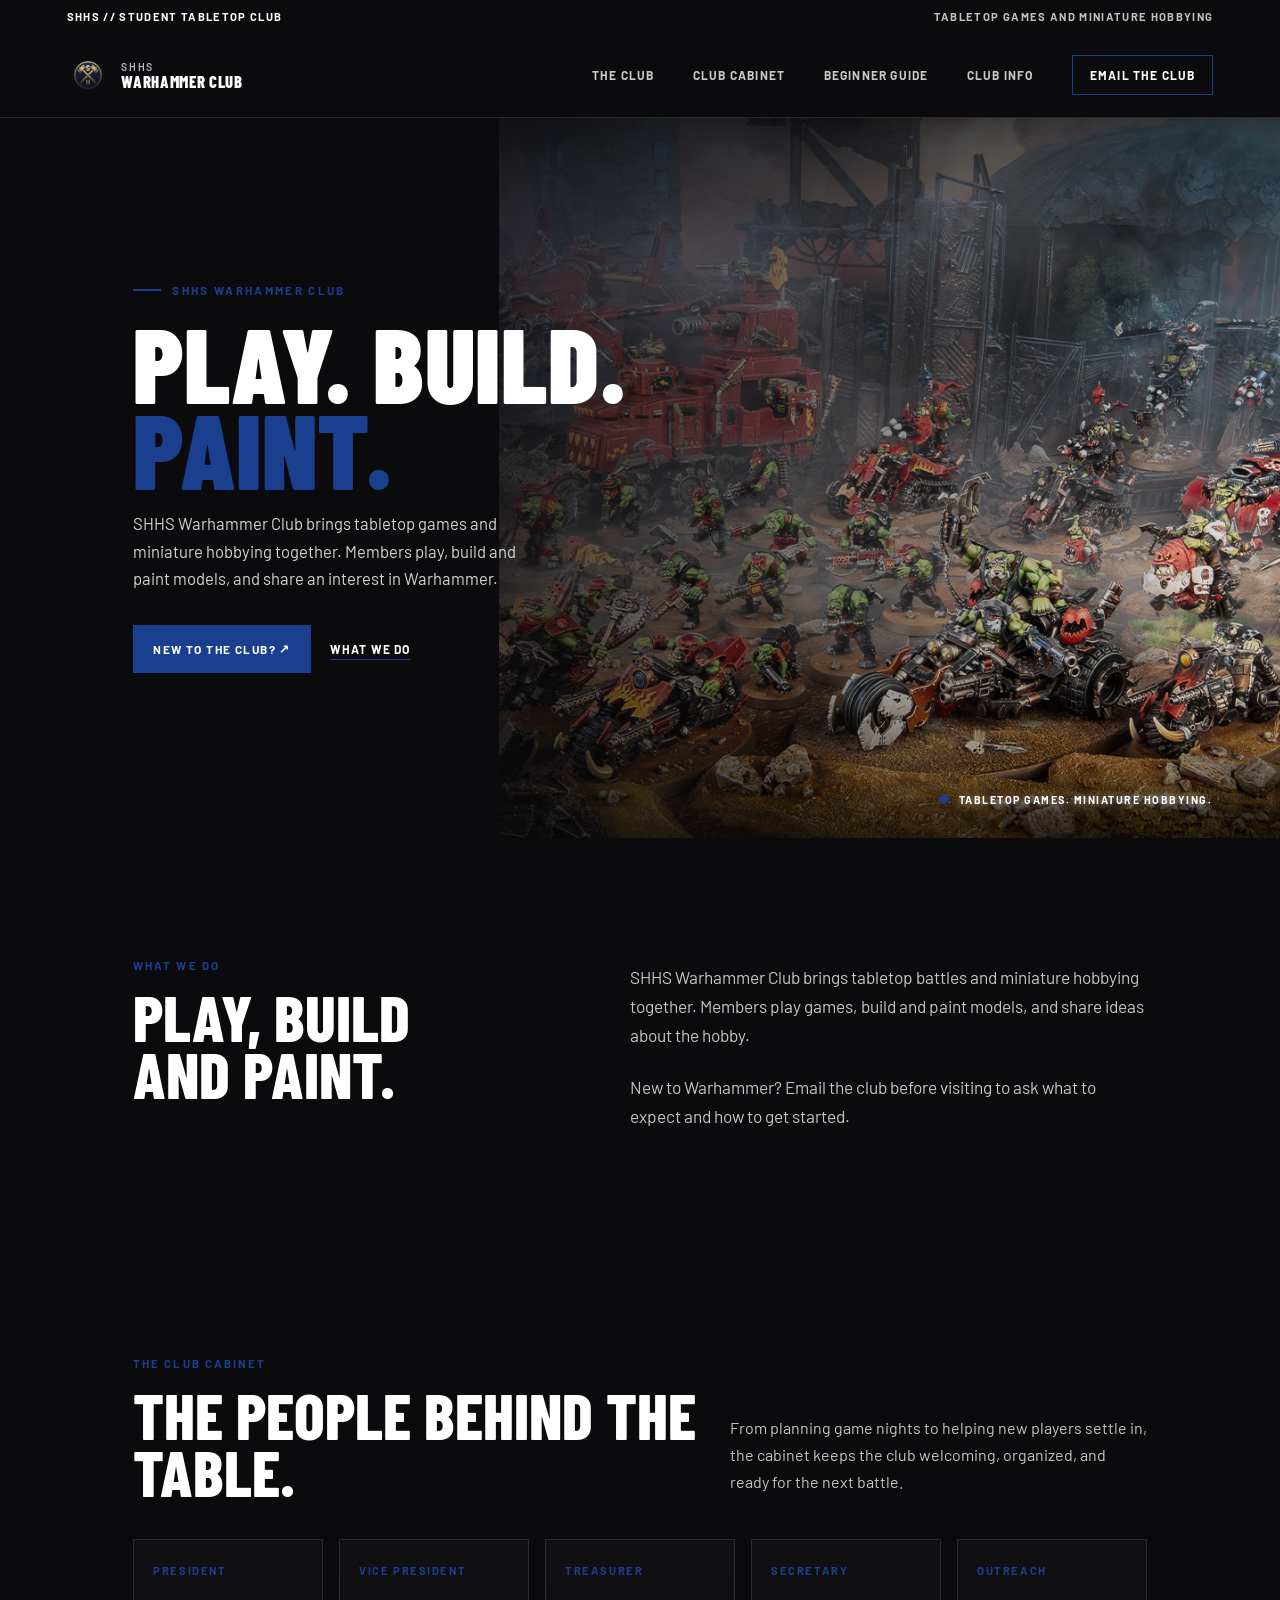
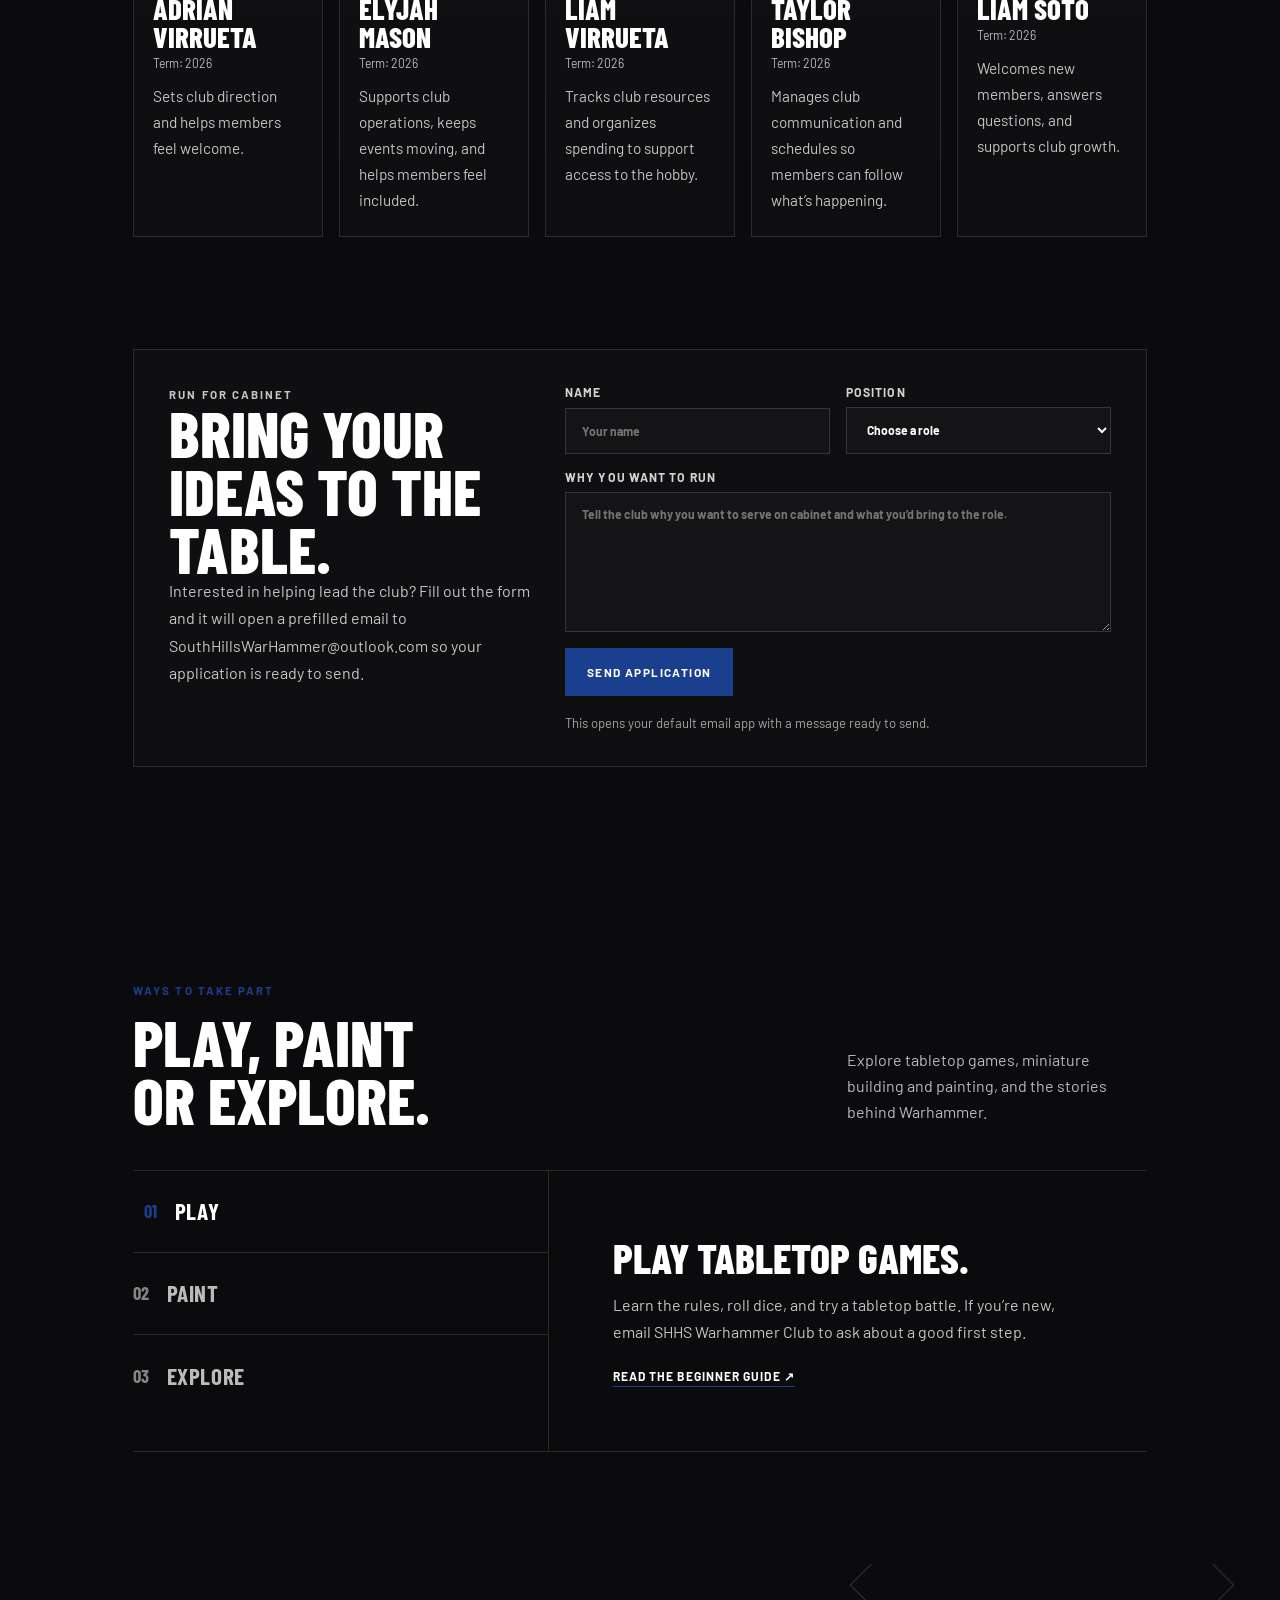
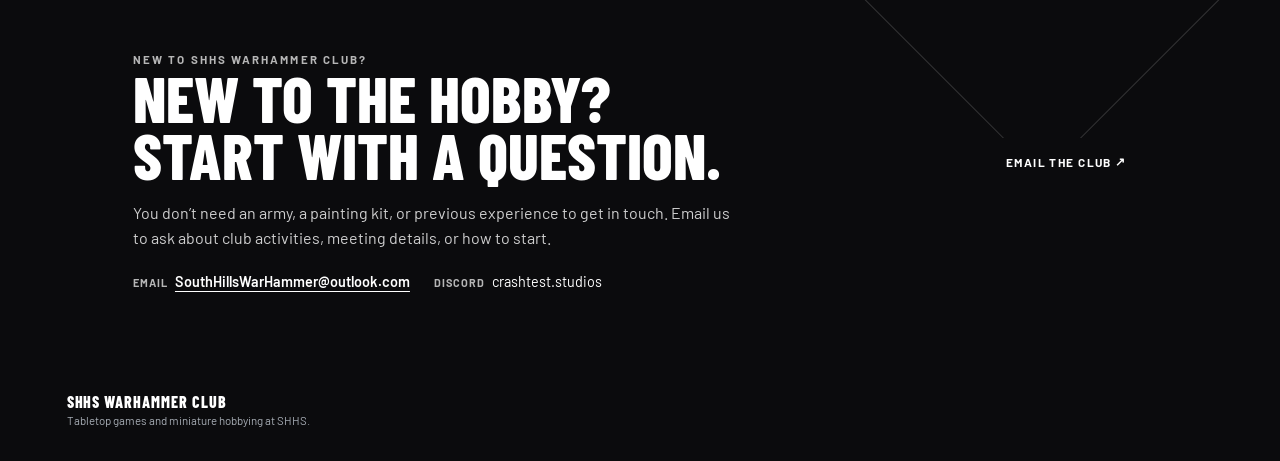
==== commit e549ed97: "Resolve issue #3 and updated S to the favicon" ====
--- a/index.html
+++ b/index.html
@@ -4,8 +4,8 @@
   <meta charset="utf-8">
   <meta name="viewport" content="width=device-width, initial-scale=1">
   <meta name="theme-color" content="#0b0b0d">
-  <meta name="description" content="Find your people, build your army, and make every roll count with the SHHS Warhammer Club.">
-  <title>SHHS Warhammer Club | Find Your Table</title>
+  <meta name="description" content="Learn about tabletop games and miniature hobbying at the SHHS Warhammer Club, including how new members can get started.">
+  <title>SHHS Warhammer Club | Tabletop Games &amp; Miniatures</title>
   <link rel="icon" type="image/png" href="Images/Favicon.png">
   <link rel="preconnect" href="https://fonts.googleapis.com">
   <link rel="preconnect" href="https://fonts.gstatic.com" crossorigin>
@@ -59,14 +59,10 @@
     }
     .brand { display: inline-flex; align-items: center; gap: .8rem; text-decoration: none; }
     .brand-mark {
-      display: grid;
+      display: block;
       width: 42px;
       aspect-ratio: 1;
-      place-items: center;
-      border: 1px solid var(--blue);
-      color: var(--blue);
-      font: 800 1.15rem var(--display);
-      transform: rotate(-3deg);
+      object-fit: contain;
     }
     .brand-name { display: grid; gap: .06rem; font: 800 1.05rem/.94 var(--display); letter-spacing: .04em; text-transform: uppercase; }
     .brand-name small { color: var(--muted); font: 600 .66rem var(--body); letter-spacing: .15em; }
@@ -263,11 +259,11 @@
 <body>
   <div class="topline">
     <span>SHHS // Student tabletop club</span>
-    <span>Build an army. Find your people.</span>
+    <span>Tabletop games and miniature hobbying</span>
   </div>
   <header class="site-header">
     <a class="brand" href="#home" aria-label="SHHS Warhammer Club home">
-      <span class="brand-mark" aria-hidden="true">S</span>
+      <img class="brand-mark" src="Images/Favicon.png" alt="" aria-hidden="true">
       <span class="brand-name"><small>SHHS</small>Warhammer Club</span>
     </a>
     <button class="menu-toggle" type="button" aria-label="Open navigation" aria-expanded="false" aria-controls="site-nav">☰</button>
@@ -295,25 +291,25 @@
         </div>
       </div>
       <div class="hero-copy">
-        <p class="eyebrow">Your table is waiting</p>
-        <h1 id="hero-title">Big worlds.<br>Small <span>armies.</span></h1>
-        <p class="hero-intro">A club for curious strategists, miniature painters, lore lovers, and anyone ready to roll some dice. Pick up a brush or pick a side. There’s room at the table.</p>
+        <p class="eyebrow">SHHS Warhammer Club</p>
+        <h1 id="hero-title">Play. Build.<br><span>Paint.</span></h1>
+        <p class="hero-intro">SHHS Warhammer Club brings tabletop games and miniature hobbying together. Members play, build and paint models, and share an interest in Warhammer.</p>
         <div class="hero-actions">
-          <a class="button" href="#new-here">Join the adventure <span aria-hidden="true">&nbsp;↗</span></a>
-          <a class="text-link" href="#club">Get to know us</a>
-        </div>
-      </div>
-      <div class="hero-stamp">A club for every kind of hero</div>
+          <a class="button" href="#new-here">New to the club? <span aria-hidden="true">&nbsp;↗</span></a>
+          <a class="text-link" href="#club">What we do</a>
+        </div>
+      </div>
+      <div class="hero-stamp">Tabletop games. Miniature hobbying.</div>
     </section>
 
     <section class="intro-section" id="club" aria-labelledby="club-title">
       <div class="reveal">
-        <p class="section-kicker">More than a game</p>
-        <h2 id="club-title">Make space<br>for the epic.</h2>
+        <p class="section-kicker">What we do</p>
+        <h2 id="club-title">Play, build<br>and paint.</h2>
       </div>
       <div class="intro-copy reveal">
-        <p>Warhammer is a universe of mighty armies, unlikely heroes, and stories that unfold one dice roll at a time. At SHHS, you can learn the game, build your first mini, or bring an army you’ve been working on for years.</p>
-        <p>No experience needed. We’re here to share what we love, help each other learn, and make something awesome together.</p>
+        <p>SHHS Warhammer Club brings tabletop battles and miniature hobbying together. Members play games, build and paint models, and share ideas about the hobby.</p>
+        <p>New to Warhammer? Email the club before visiting to ask what to expect and how to get started.</p>
       </div>
     </section>
 
@@ -397,10 +393,10 @@
     <section class="quest-section" id="quests" aria-labelledby="quest-title">
       <div class="quest-heading reveal">
         <div>
-          <p class="section-kicker">Choose your first quest</p>
-          <h2 id="quest-title">There’s more<br>than one way in.</h2>
-        </div>
-        <p>Tap into the part of the hobby that sounds like you. You can always try them all.</p>
+          <p class="section-kicker">Ways to take part</p>
+          <h2 id="quest-title">Play, paint<br>or explore.</h2>
+        </div>
+        <p>Explore tabletop games, miniature building and painting, and the stories behind Warhammer.</p>
       </div>
       <div class="quest-layout reveal">
         <div class="quest-tabs" role="tablist" aria-label="Ways to enjoy the club">
@@ -415,18 +411,18 @@
           </button>
         </div>
         <div class="quest-panel" id="quest-panel" role="tabpanel" aria-labelledby="tab-play" tabindex="0" aria-live="polite">
-          <h3>Make your move.</h3>
-          <p>Learn the basics, try a first skirmish, and discover the thrill of a plan coming together across the tabletop. A veteran can help you get started.</p>
-          <a class="text-link" href="#new-here">New to the hobby? Start here <span aria-hidden="true">↗</span></a>
+          <h3>Play tabletop games.</h3>
+          <p>Learn the rules, roll dice, and try a tabletop battle. If you’re new, email SHHS Warhammer Club to ask about a good first step.</p>
+          <a class="text-link" href="guide.html">Read the beginner guide <span aria-hidden="true">↗</span></a>
         </div>
       </div>
     </section>
 
     <section class="welcome" id="new-here" aria-labelledby="welcome-title">
       <div class="reveal">
-        <p class="section-kicker">No army required</p>
-        <h2 id="welcome-title">Never played?<br>Perfect. Start here.</h2>
-        <p>Bring your curiosity. Get in touch and we’ll help you figure out your first steps.</p>
+        <p class="section-kicker">New to SHHS Warhammer Club?</p>
+        <h2 id="welcome-title">New to the hobby?<br>Start with a question.</h2>
+        <p>You don’t need an army, a painting kit, or previous experience to get in touch. Email us to ask about club activities, meeting details, or how to start.</p>
         <ul class="contact-list" aria-label="Club contact information">
           <li><strong>Email</strong><a href="mailto:SouthHillsWarHammer@outlook.com">SouthHillsWarHammer@outlook.com</a></li>
           <li><strong>Discord</strong><span>crashtest.studios</span></li>
@@ -439,26 +435,26 @@
   <footer>
     <div>
       <p class="footer-brand">SHHS Warhammer Club</p>
-      <p>Made for the tabletop, made for everyone.</p>
+      <p>Tabletop games and miniature hobbying at SHHS.</p>
     </div>
   </footer>
 
   <script>
     const questContent = {
       play: {
-        title: "Make your move.",
-        text: "Learn the basics, try a first skirmish, and discover the thrill of a plan coming together across the tabletop. A veteran can help you get started.",
-        link: "New to the hobby? Start here",
+        title: "Play tabletop games.",
+        text: "Learn the rules, roll dice, and try a tabletop battle. If you’re new, email SHHS Warhammer Club to ask about a good first step.",
+        link: "Read the beginner guide",
       },
       paint: {
-        title: "Make it yours.",
-        text: "Build a miniature, choose your colors, and bring a tiny hero to life. Trade tips, share supplies, and celebrate every finished detail.",
-        link: "See what the club is about",
+        title: "Build and paint miniatures.",
+        text: "Assemble models, try painting, and share what you’re working on with other club members.",
+        link: "Read the beginner guide",
       },
       lore: {
-        title: "Find your universe.",
-        text: "Ancient grudges, impossible odds, strange worlds. Discover the stories behind the battles, or invent a legend for your own force.",
-        link: "Meet the club",
+        title: "Explore Warhammer.",
+        text: "Learn about the settings, factions, and stories behind the tabletop battles.",
+        link: "Read the beginner guide",
       },
     };
 
@@ -521,6 +517,7 @@
       questPanel.querySelector("h3").textContent = content.title;
       questPanel.querySelector("p").textContent = content.text;
       questPanel.querySelector("a").firstChild.textContent = content.link;
+      questPanel.querySelector("a").href = "guide.html";
       if (moveFocus) tab.focus();
     }
 
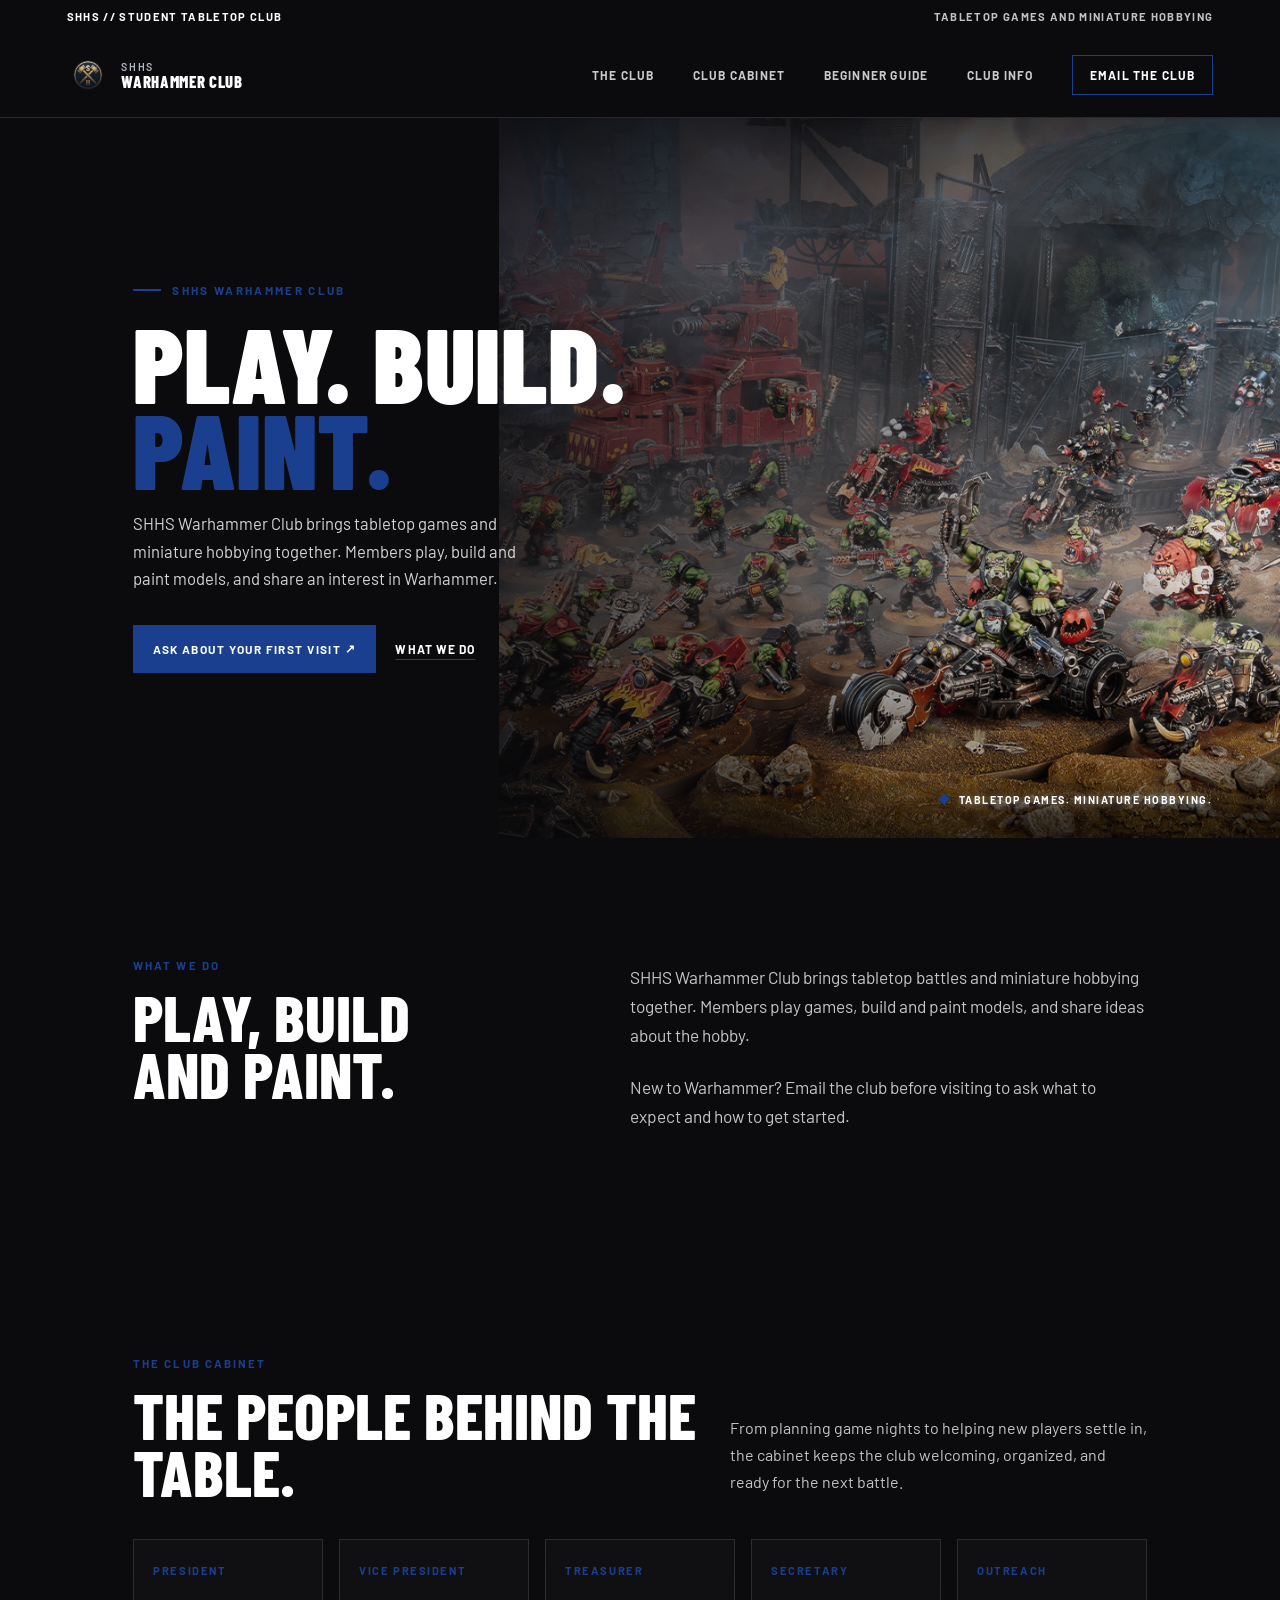
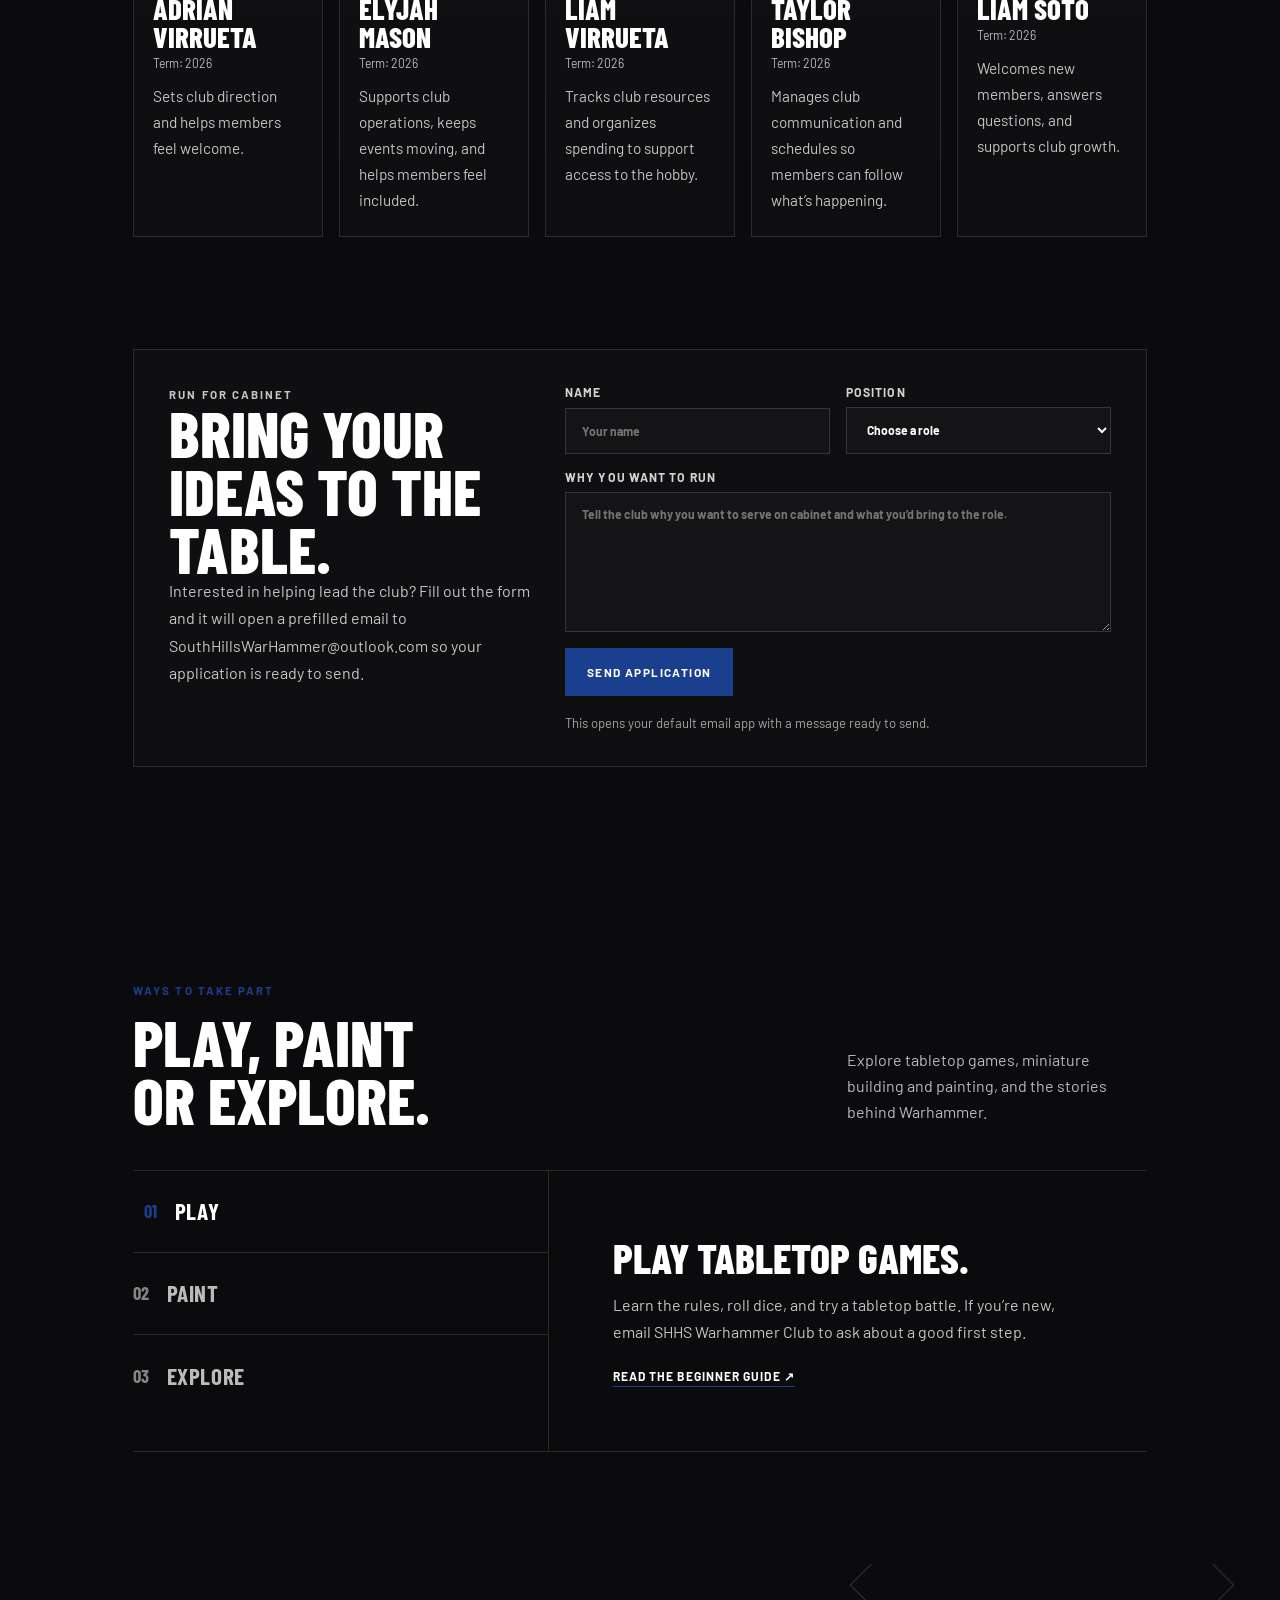
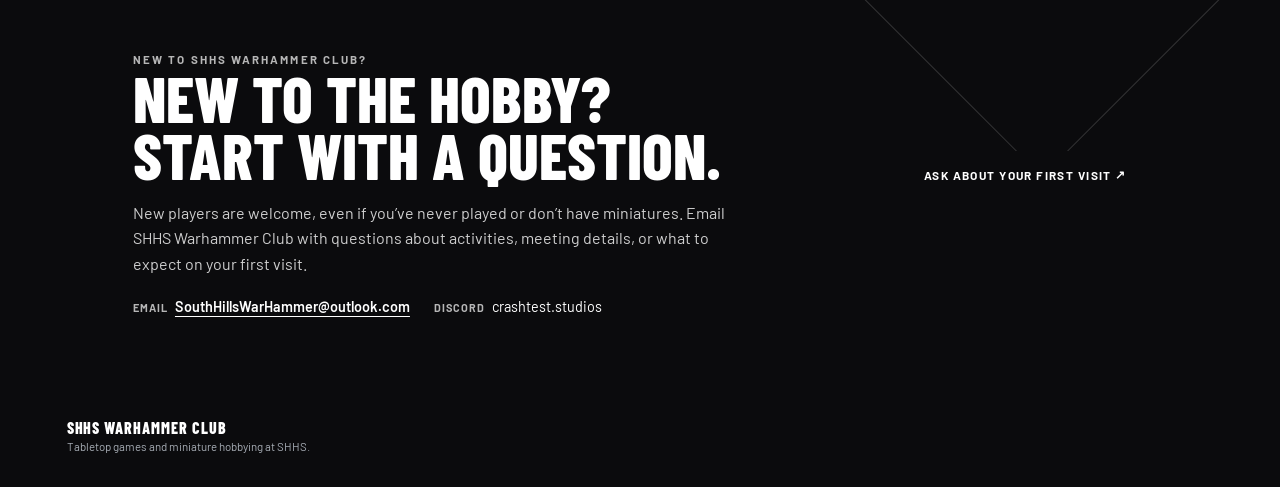
==== commit c3505301: "Resolve issue #2" ====
--- a/index.html
+++ b/index.html
@@ -295,7 +295,7 @@
         <h1 id="hero-title">Play. Build.<br><span>Paint.</span></h1>
         <p class="hero-intro">SHHS Warhammer Club brings tabletop games and miniature hobbying together. Members play, build and paint models, and share an interest in Warhammer.</p>
         <div class="hero-actions">
-          <a class="button" href="#new-here">New to the club? <span aria-hidden="true">&nbsp;↗</span></a>
+          <a class="button" href="mailto:SouthHillsWarHammer@outlook.com?subject=Question%20about%20joining%20SHHS%20Warhammer%20Club">Ask about your first visit <span aria-hidden="true">&nbsp;↗</span></a>
           <a class="text-link" href="#club">What we do</a>
         </div>
       </div>
@@ -422,13 +422,13 @@
       <div class="reveal">
         <p class="section-kicker">New to SHHS Warhammer Club?</p>
         <h2 id="welcome-title">New to the hobby?<br>Start with a question.</h2>
-        <p>You don’t need an army, a painting kit, or previous experience to get in touch. Email us to ask about club activities, meeting details, or how to start.</p>
+        <p>New players are welcome, even if you’ve never played or don’t have miniatures. Email SHHS Warhammer Club with questions about activities, meeting details, or what to expect on your first visit.</p>
         <ul class="contact-list" aria-label="Club contact information">
           <li><strong>Email</strong><a href="mailto:SouthHillsWarHammer@outlook.com">SouthHillsWarHammer@outlook.com</a></li>
           <li><strong>Discord</strong><span>crashtest.studios</span></li>
         </ul>
       </div>
-      <a class="button" href="mailto:SouthHillsWarHammer@outlook.com">Email the club <span aria-hidden="true">&nbsp;↗</span></a>
+      <a class="button" href="mailto:SouthHillsWarHammer@outlook.com?subject=Question%20about%20joining%20SHHS%20Warhammer%20Club">Ask about your first visit <span aria-hidden="true">&nbsp;↗</span></a>
     </section>
   </main>
 
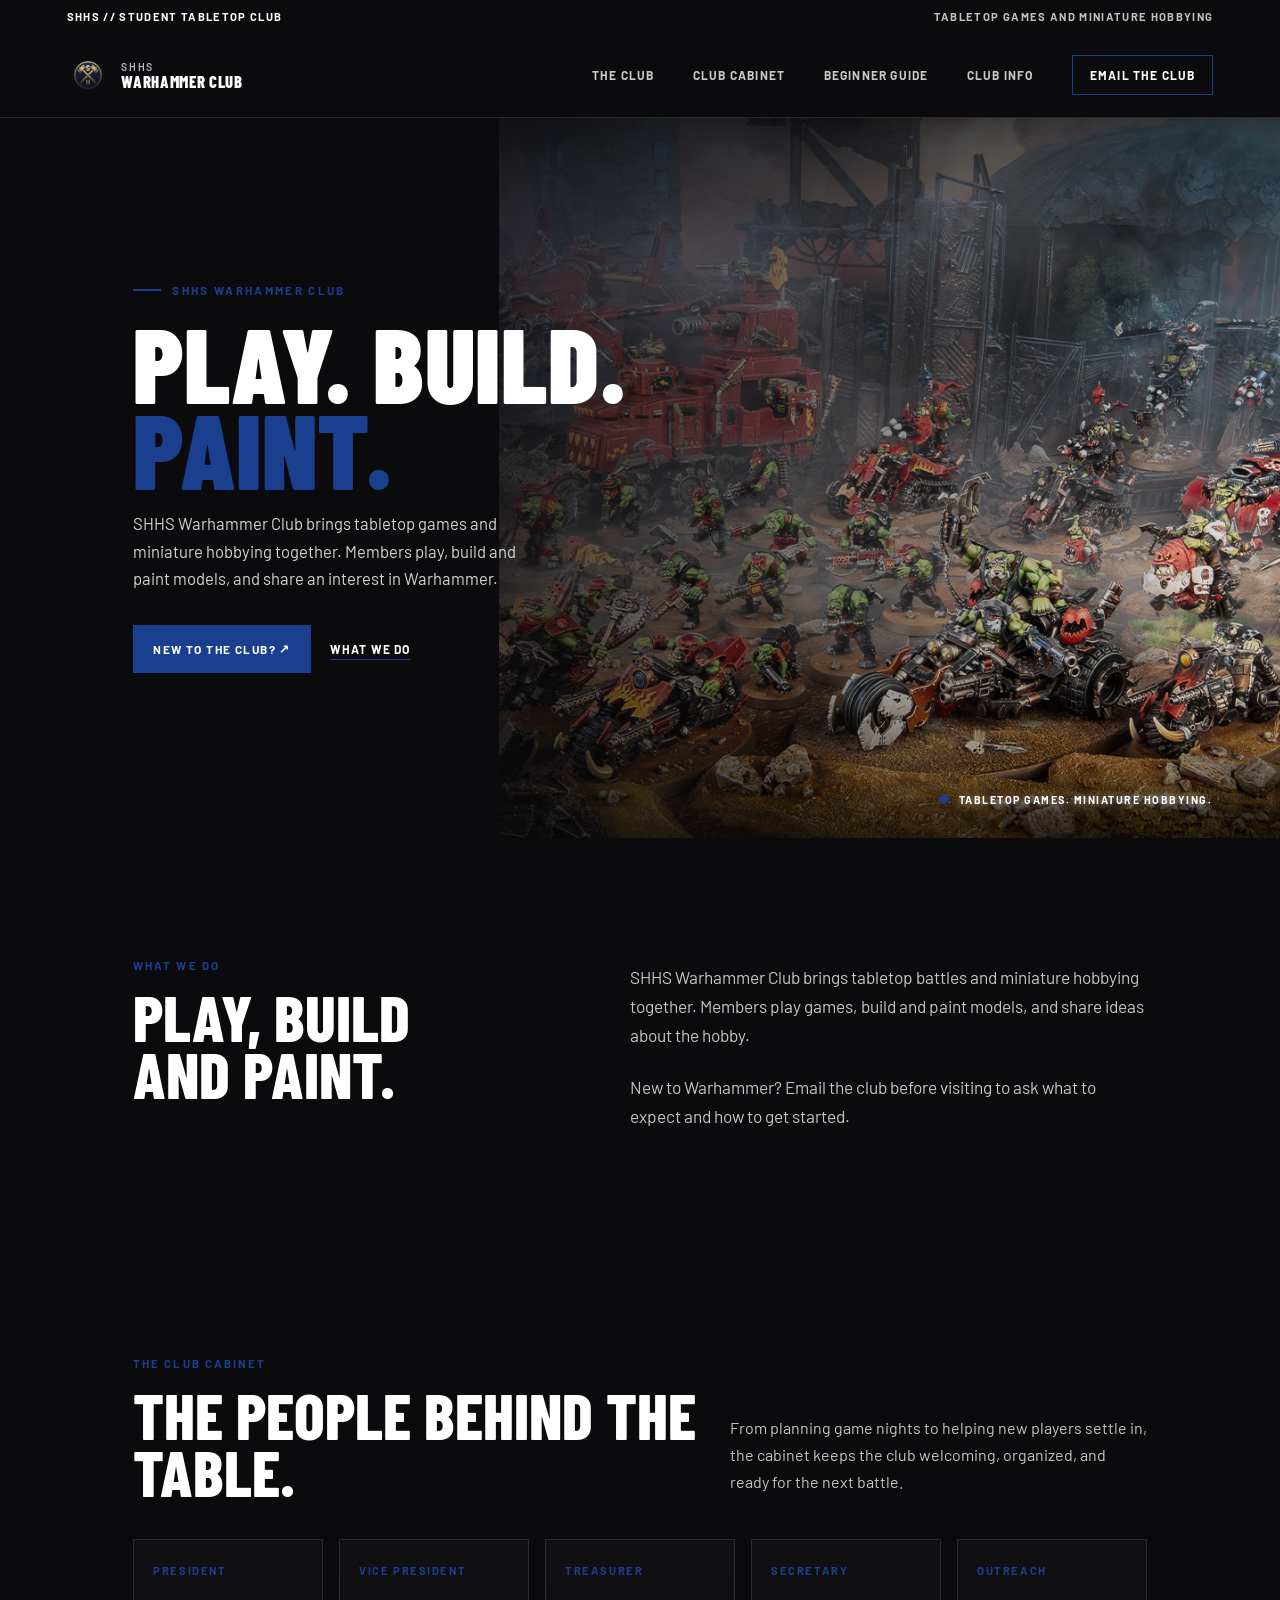
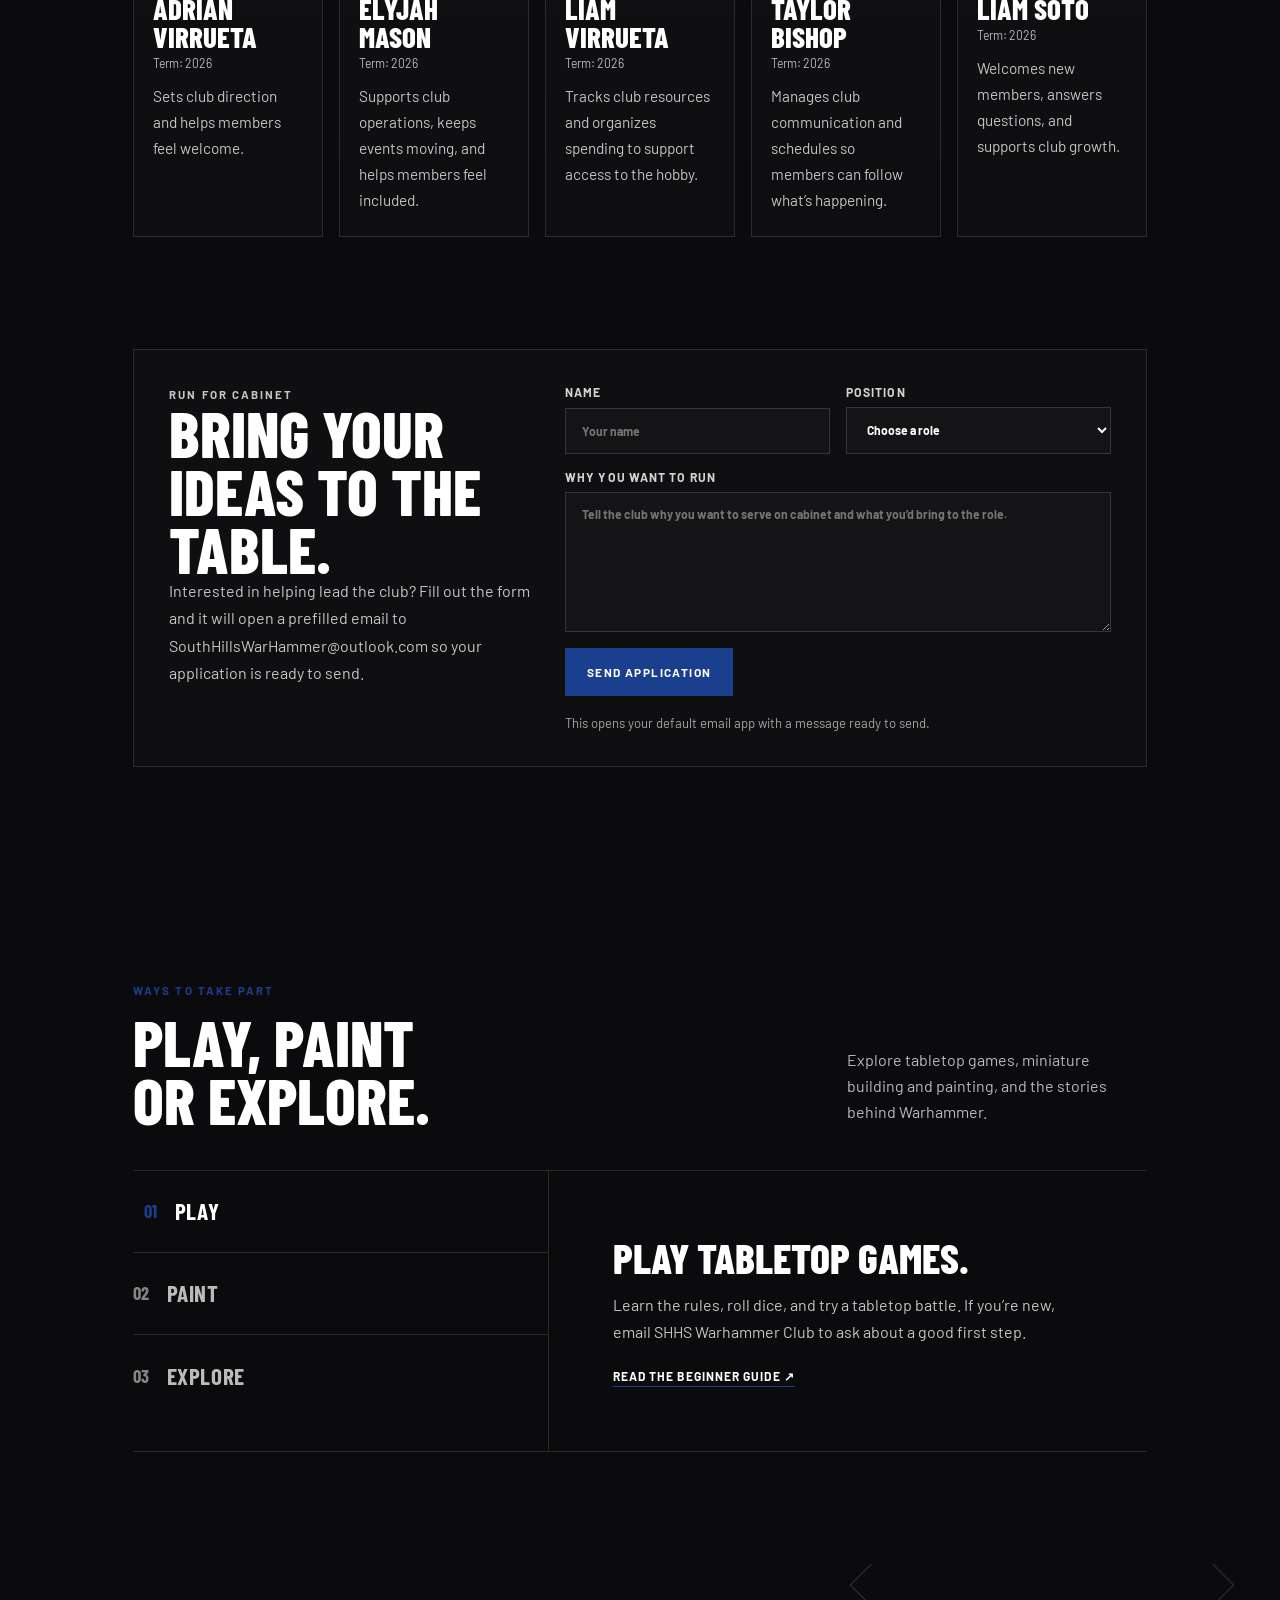
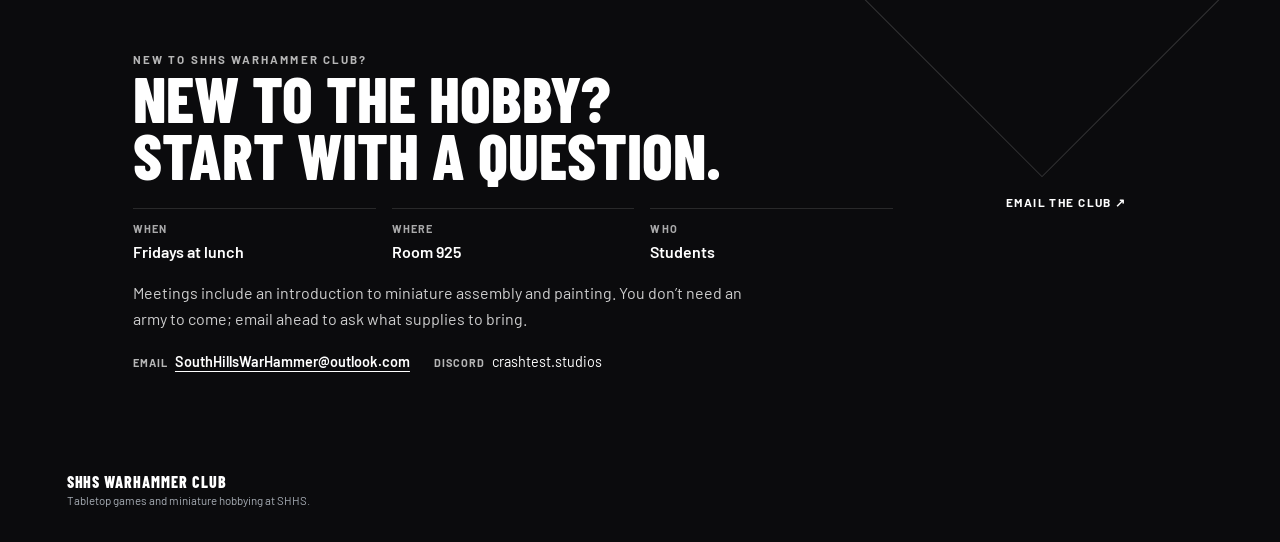
==== commit 37e635d8: "Resolved issue 1" ====
--- a/index.html
+++ b/index.html
@@ -178,6 +178,10 @@
     .welcome .section-kicker { color: rgba(255,255,255,.7); }
     .welcome h2 { max-width: 650px; font-size: clamp(2.8rem, 5vw, 5rem); }
     .welcome p { max-width: 610px; margin: 1rem 0 0; color: rgba(255,255,255,.8); line-height: 1.6; }
+    .meeting-details { display: grid; grid-template-columns: repeat(3, minmax(0, 1fr)); gap: 1rem; max-width: 760px; margin: 1.5rem 0 0; }
+    .meeting-details div { padding-top: .8rem; border-top: 1px solid var(--rule); }
+    .meeting-details dt { margin-bottom: .35rem; color: rgba(255,255,255,.65); font-size: .68rem; font-weight: 700; letter-spacing: .1em; text-transform: uppercase; }
+    .meeting-details dd { margin: 0; font-weight: 600; line-height: 1.5; }
     .contact-list { display: flex; flex-wrap: wrap; gap: .7rem 1.5rem; margin: 1.35rem 0 0; padding: 0; list-style: none; }
     .contact-list li { display: flex; flex-wrap: wrap; align-items: baseline; gap: .4rem; font-size: .9rem; }
     .contact-list strong { color: rgba(255,255,255,.7); font-size: .68rem; letter-spacing: .1em; text-transform: uppercase; }
@@ -245,6 +249,7 @@
       .welcome { grid-template-columns: 1fr; padding: 3.8rem 7vw; }
       .welcome::after { right: -28%; }
       .welcome h2 { font-size: clamp(2.8rem, 11vw, 4rem); }
+      .meeting-details { grid-template-columns: 1fr; gap: .8rem; }
       .welcome .button { justify-self: start; }
       footer { align-items: flex-start; flex-direction: column; padding: 1.8rem 7vw; }
       .photo-credit { text-align: left; }
@@ -295,7 +300,7 @@
         <h1 id="hero-title">Play. Build.<br><span>Paint.</span></h1>
         <p class="hero-intro">SHHS Warhammer Club brings tabletop games and miniature hobbying together. Members play, build and paint models, and share an interest in Warhammer.</p>
         <div class="hero-actions">
-          <a class="button" href="mailto:SouthHillsWarHammer@outlook.com?subject=Question%20about%20joining%20SHHS%20Warhammer%20Club">Ask about your first visit <span aria-hidden="true">&nbsp;↗</span></a>
+          <a class="button" href="#new-here">New to the club? <span aria-hidden="true">&nbsp;↗</span></a>
           <a class="text-link" href="#club">What we do</a>
         </div>
       </div>
@@ -422,13 +427,18 @@
       <div class="reveal">
         <p class="section-kicker">New to SHHS Warhammer Club?</p>
         <h2 id="welcome-title">New to the hobby?<br>Start with a question.</h2>
-        <p>New players are welcome, even if you’ve never played or don’t have miniatures. Email SHHS Warhammer Club with questions about activities, meeting details, or what to expect on your first visit.</p>
+        <dl class="meeting-details" aria-label="Club meeting details">
+          <div><dt>When</dt><dd>Fridays at lunch</dd></div>
+          <div><dt>Where</dt><dd>Room 925</dd></div>
+          <div><dt>Who</dt><dd>Students</dd></div>
+        </dl>
+        <p>Meetings include an introduction to miniature assembly and painting. You don’t need an army to come; email ahead to ask what supplies to bring.</p>
         <ul class="contact-list" aria-label="Club contact information">
           <li><strong>Email</strong><a href="mailto:SouthHillsWarHammer@outlook.com">SouthHillsWarHammer@outlook.com</a></li>
           <li><strong>Discord</strong><span>crashtest.studios</span></li>
         </ul>
       </div>
-      <a class="button" href="mailto:SouthHillsWarHammer@outlook.com?subject=Question%20about%20joining%20SHHS%20Warhammer%20Club">Ask about your first visit <span aria-hidden="true">&nbsp;↗</span></a>
+      <a class="button" href="mailto:SouthHillsWarHammer@outlook.com">Email the club <span aria-hidden="true">&nbsp;↗</span></a>
     </section>
   </main>
 
